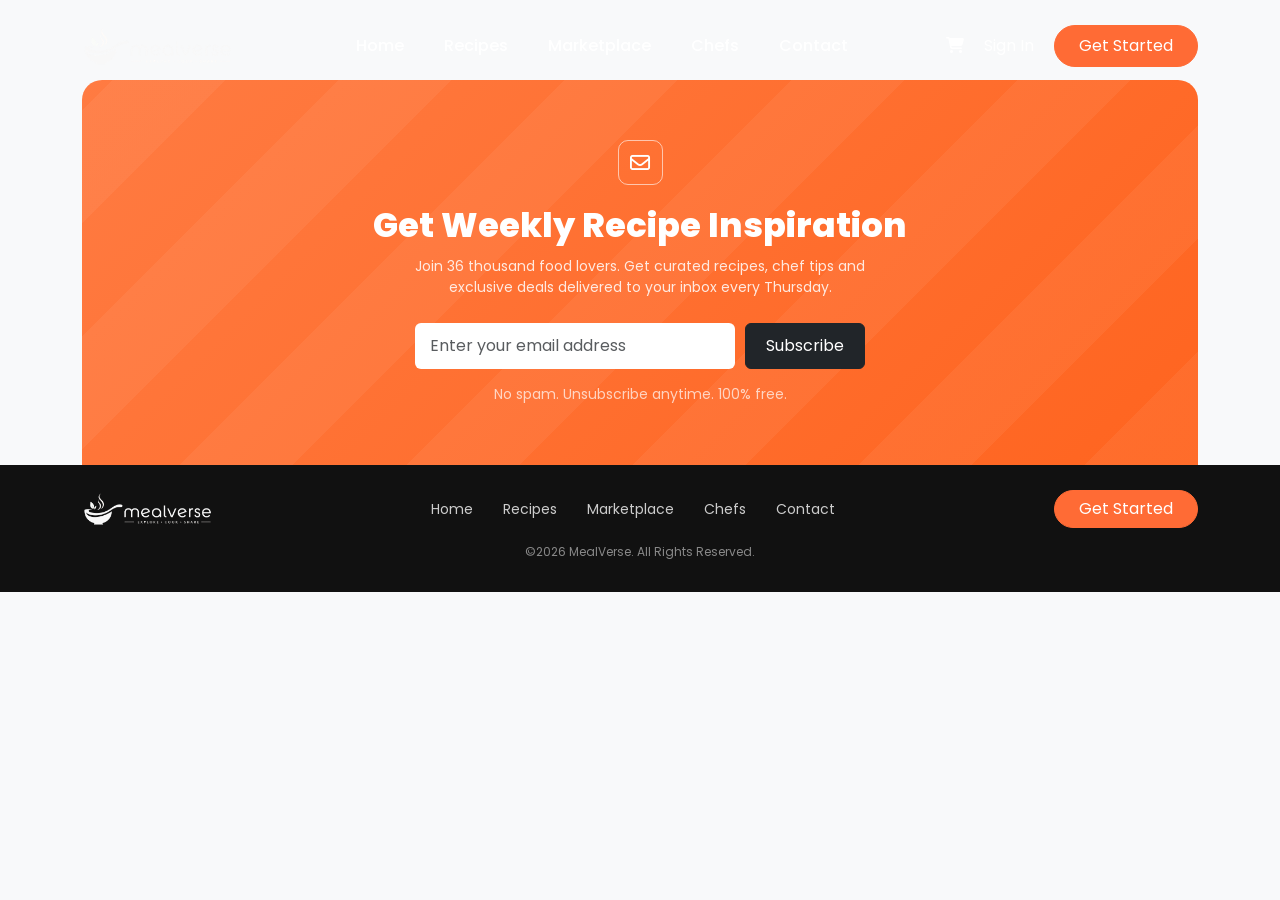
==== addrecipe.html @ c8c3d7ad "Created base for Add recipe page" ====
<!DOCTYPE html>

<html>

    <head>

        <meta charset="utf-8">
        <meta content="width=device-width, initial-scale=1.0" name="viewport">

        <link href="https://fonts.googleapis.com/css2?family=Poppins:wght@400;500;600;700;800;900&display=swap" rel="stylesheet">
        <link href="https://cdn.jsdelivr.net/npm/bootstrap@5.3.8/dist/css/bootstrap.min.css" rel="stylesheet" integrity="sha384-sRIl4kxILFvY47J16cr9ZwB07vP4J8+LH7qKQnuqkuIAvNWLzeN8tE5YBujZqJLB" crossorigin="anonymous">
        <link rel="stylesheet" href="https://cdnjs.cloudflare.com/ajax/libs/font-awesome/6.4.0/css/all.min.css">
        <link rel="stylesheet" href="css/style.css">
        <link rel="stylesheet" href="css/responsive.css">
        
        <title>MealVerse</title>

    </head>


    <body>

        <!--navigation bar-->
        <div id="navbar-placeholder"></div>



























        
        <!-- Footer Section -->
        <div id="footer-placeholder"></div>
        
       <!-- Bootstrap JS library-->
    <script src="https://cdn.jsdelivr.net/npm/bootstrap@5.3.8/dist/js/bootstrap.bundle.min.js" integrity="sha384-FKyoEForCGlyvwx9Hj09JcYn3nv7wiPVlz7YYwJrWVcXK/BmnVDxM+D2scQbITxI" crossorigin="anonymous"></script>
    <script src="js/nav.js"></script>
    <script src="js/footer.js"></script>
    </body>

</html>
---- css/style.css ----
:root {
            --bs-primary: #FF6B35;
            --bs-primary-rgb: 255, 107, 53;
            --dark-bg: #1A1A1A;
            --darker-bg: #0F0F0F;
        }
        
        .navbar{
          position:absolute;
          background: transparent;
          top:0;
          left: 0;
          width: 100%;
          padding: 20px 0;
          z-index: 1000;
        }

        .navbar .container {
          align-items: center;
          gap: 1rem;
        }

        .logo{
          width: 150px;
          height: auto;
          margin-right: 10px;
        }

        .navbar-brand{
          color: #fff;
        }

        .navbar-toggler {
          border: 0;
          padding: 0.35rem;
          margin-left: auto;
        }

        .navbar-toggler:focus {
          box-shadow: none;
        }

        .navbar-toggler-icon {
          background-image: url("data:image/svg+xml,%3csvg xmlns='http://www.w3.org/2000/svg' viewBox='0 0 30 30'%3e%3cpath stroke='rgba(255,255,255,1)' stroke-linecap='round' stroke-miterlimit='10' stroke-width='2' d='M4 7h22M4 15h22M4 23h22'/%3e%3c/svg%3e");
          width: 1.4rem;
          height: 1.4rem;
        }

        .navbar-collapse {
          justify-content: center;
        }

        .navbar-nav {
          gap: 0.5rem 1.5rem;
        }

        .nav-buttons{
          display:flex;
          align-items:center;
          gap:20px;
          margin-left: auto;
        }

        .nav-buttons a {
          color: white;
          text-decoration: none;
        }

        .mobile-nav-actions {
          display: none;
        }

        .nav-link{
          color: white !important;
          font-weight: 500;
        }

        .nav-link:hover {
          color: var(--bs-primary) !important;
        }

   








    body {
      font-family: 'Poppins', sans-serif;
      background-color: #f8f9fa;
      color: #212529;
      margin: 0;
      padding: 0;
    }

    .text-primary { color: var(--bs-primary) !important; }
    .bg-primary { background-color: var(--bs-primary) !important; }
    
    .btn-primary { 
      background-color: var(--bs-primary); 
      border-color: var(--bs-primary); 
    }
    
    .btn-primary:hover {
      background-color: #e55a2b;
      border-color: #e55a2b;
    }

    /* Hero Section */
    .hero-bg {
      background: url('images/background.jpg');
      background-size: cover;
      background-position: center;
      background-attachment: fixed;
      min-height: 850px;
      display: flex;
      align-items: center;
      padding: 80px 40px 60px;
      position: relative;
      overflow: hidden;
    }

    .hero-bg::before {
      content: '';
      position: absolute;
      inset: -50% -20% auto auto;
      width: 800px;
      height: 800px;
      background: radial-gradient(circle, rgba(255, 107, 53, 0.08) 0%, transparent 70%);
      border-radius: 50%;
      z-index: 0;
    }

    .hero-bg .container-fluid {
      position: relative;
      z-index: 1;
    }

    .hero-content {
      display: flex;
      align-items: center;
      gap: 60px;
      max-width: 1400px;
      margin: 0 auto;
    }

    .hero-text {
      flex: 1;
      color: white;
      min-width: 500px;
    }

    .hero-title {
      font-size: 3.5rem;
      font-weight: 900;
      line-height: 1.2;
      margin-bottom: 30px;
      letter-spacing: -1px;
    }

    .hero-subtitle {
      font-size: 1rem;
      line-height: 1.6;
      margin-bottom: 40px;
      color: rgba(255, 255, 255, 0.85);
      max-width: 500px;
    }

    /* Search Bar */
    .search-wrapper {
      display: flex;
      gap: 0;
      align-items: center;
      background: white;
      border-radius: 30px;
      padding: 8px;
      box-shadow: 0 10px 30px rgba(0, 0, 0, 0.3);
      max-width: 650px;
      margin-bottom: 35px;
    }

    .search-dropdown {
      border: none;
      border-right: 1px solid #e0e0e0;
      border-radius: 25px 0 0 25px;
      padding: 12px 12px;
      max-width: 100px;
      font-weight: 500;
      background-color: white;
      color: #333;
    }

    .search-dropdown:focus {
      outline: none;
      box-shadow: none;
      border-right: 1px solid #e0e0e0;
    }

    .search-input {
      flex: 1;
      border: none;
      padding: 12px 20px;
      background: transparent;
      color: #333;
    }

    .search-input::placeholder { color: #999; }
    .search-input:focus { outline: none; }

    .search-btn {
      border: none;
      border-radius: 0 25px 25px 0;
      padding: 12px 30px;
      background-color: var(--bs-primary);
      color: white;
      font-weight: 600;
      cursor: pointer;
      display: flex;
      align-items: center;
      gap: 8px;
      white-space: nowrap;
    }

    .search-btn:hover { background-color: #e55a2b; }



    /* Hero Benefits */

    .hero-benefits span {
      display: flex;
      align-items: center;
      gap: 8px;
      color: rgba(255, 255, 255, 0.8);
    }


    /* Featured Card */
    .featured-card {
      flex-shrink: 0;
      width: 320px;
      background: white;
      border-radius: 20px;
      overflow: hidden;
      box-shadow: 0 20px 50px rgba(0, 0, 0, 0.4);
      transition: all 0.3s ease;
    }

    .featured-card:hover {
      transform: translateY(-10px);
      box-shadow: 0 30px 60px rgba(0, 0, 0, 0.5);
    }

    .featured-card .card-img-top {
      height: 200px;
      object-fit: cover;
      transition: transform 0.3s ease;
    }

    .featured-card:hover .card-img-top { transform: scale(1.05); }

    .featured-card .card-body {
      padding: 20px;
    }

    .featured-card .badge {
      font-size: 0.7rem;
      letter-spacing: 0.5px;
      padding: 5px 10px;
    }

    .featured-card .card-title {
      font-size: 1.1rem;
      color: #1a1a1a;
      margin-bottom: 15px;
      line-height: 1.4;
    }

    .featured-card .card-footer {
      display: flex;
      justify-content: space-between;
      align-items: center;
      padding-top: 15px;
      border-top: 1px solid #e0e0e0;
      background: transparent;
      padding-left: 0;
      padding-right: 0;
    }





    .stats-section {
      display: flex;
      flex-wrap: wrap;
      gap: 50px;
      justify-content: center;
      margin-top: 30px;
      margin-bottom: 30px;
    }

    .stat-card{
      display:flex;
      align-items:center;
      gap:15px;

      background:#fff;
      padding:18px 22px;

      border-radius:16px;
      box-shadow:0 5px 18px rgba(0,0,0,.08);

      width:250px;
    }

    .stat-icon{
      width:42px;
      height:42px;

      display:flex;
      align-items:center;
      justify-content:center;

      border:1px solid #e8e8e8;
      border-radius:12px;

      color:#FF6B35;
      font-size:18px;

      flex-shrink:0;
      overflow: hidden;
    }

    /* added icons for stats section */
    .stat-icon img,
    .stat-icon svg {
      width: 24px;
      height: 24px;
      display: block;
      object-fit: contain;
    }

    .stat-icon svg {
      fill: currentColor;
    }

    .stat-content h3{
      margin:0;
      font-size:30px;
      font-weight:800;
      line-height:1;
      color:#111;
    }

   .stat-content p{
      margin-top:4px;
      margin-bottom:0;

      font-size:14px;
      color:#777;
      font-weight:500;
    }

    .featured-section{
      padding: 80px 0;
      background-color: #f8f9fa;
    }

    .section-header {
      display: flex;
      justify-content: space-between;
      align-items: center;
      margin-bottom: 50px;
    }

    .section-label {
      color: var(--bs-primary);
      font-weight: 600;
      font-size: 14px;
      margin: 0 0 8px 0;
      text-transform: uppercase;
      letter-spacing: 1px;
    }

    .section-header h2 {
      margin: 0;
      font-size: 40px;
      font-weight: 900;
      color: #111;
    }

    .view-more {
      color: var(--bs-primary);
      text-decoration: none;
      font-weight: 600;
      font-size: 16px;
      display: flex;
      align-items: center;
      gap: 8px;
      transition: gap 0.3s ease;
    }

    .view-more:hover {
      gap: 12px;
    }

    .recipe-grid {
      display: grid;
      grid-template-columns: repeat(3, 1fr);
      gap: 30px;
    }

    .recipe-card {
      background: white;
      border-radius: 16px;
      overflow: hidden;
      box-shadow: 0 5px 18px rgba(0, 0, 0, 0.08);
      transition: transform 0.3s ease, box-shadow 0.3s ease;
    }

    .recipe-card:hover {
      transform: translateY(-5px);
      box-shadow: 0 10px 30px rgba(0, 0, 0, 0.12);
    }

    .recipe-image {
      position: relative;
      width: 100%;
      height: 200px;
      overflow: hidden;
    }

    .recipe-image img {
      width: 100%;
      height: 100%;
      object-fit: cover;
    }

    .recipe-badge {
      position: absolute;
      top: 12px;
      left: 12px;
      background-color: var(--bs-primary);
      color: white;
      padding: 6px 12px;
      border-radius: 6px;
      font-weight: 600;
      font-size: 12px;
    }


    /*recipe container special recipe bacgroudn colour*/
    .recipe-badge.special {
      background-color: #28a745;
    }

    .free-badge {
      position: absolute;
      top: 12px;
      right: 50px;
      background-color: #28a745;
      color: white;
      padding: 6px 12px;
      border-radius: 6px;
      font-weight: 600;
      font-size: 12px;
    }

    .wishlist-btn {
      position: absolute;
      top: 12px;
      right: 12px;
      background: white;
      border: none;
      width: 36px;
      height: 36px;
      border-radius: 50%;
      display: flex;
      align-items: center;
      justify-content: center;
      cursor: pointer;
      color: #999;
      font-size: 16px;
      transition: all 0.3s ease;
    }

    .wishlist-btn:hover {
      background-color: var(--bs-primary);
      color: white;
    }

    .recipe-info {
      padding: 20px;
    }

    .recipe-info h3 {
      margin: 0 0 8px 0;
      font-size: 16px;
      font-weight: 700;
      color: #111;
      line-height: 1.4;
    }

    .recipe-author {
      margin: 0 0 12px 0;
      font-size: 13px;
      color: #777;
      font-weight: 500;
    }

    .recipe-meta {
      display: flex;
      gap: 15px;
      font-size: 13px;
      color: #888;
      margin-bottom: 16px;
    }

    .recipe-meta span {
      display: flex;
      align-items: center;
      gap: 4px;
    }

    .recipe-meta i {
      color: var(--bs-primary);
      font-size: 12px;
    }

    .recipe-info .btn-primary {
      width: 100%;
      font-weight: 600;
      padding: 8px 12px;
    }

  
      .popular-section{
      padding: 80px 0;
      background-color: white ;
    }


    .category-grid {
      display: grid;
      grid-template-columns: repeat(4, 1fr);
      gap: 25px;
    }

    .category-card {
      background: #f8f9fa;
      border-radius: 16px;
      padding: 40px 20px;
      text-align: center;
      transition: all 0.3s ease;
      cursor: pointer;
    }

    .category-card:hover {
      background: #eef0f4;
      transform: translateY(-5px);
    }

    .category-card img {
      width: 60px;
      height: 60px;
      margin-bottom: 16px;
      object-fit: contain;
    }

    .category-card h3 {
      margin: 0 0 8px 0;
      font-size: 18px;
      font-weight: 700;
      color: #111;
    }

    .category-card p {
      margin: 0;
      font-size: 14px;
      font-weight: 600;
      color: var(--bs-primary);
    }


    .trending-section{
      padding: 80px 0;
      background-color: #f8f9fa;
    }

 
    .premium-badge {
    position: absolute;
    top: 12px;
    right: 50px;
    background-color: #fffb00;
    color: rgb(12, 12, 12);
    padding: 6px 12px;
    border-radius: 6px;
    font-weight: 600;
    font-size: 12px;
    }

    .recipe-link {
    text-decoration: none;
    color: inherit;
    display: block;
    }

    .recipe-link:hover {
    text-decoration: none;
    color: inherit;
    }



.contact-hero {
  background: linear-gradient(rgba(15, 15, 15, 0.85), rgba(15, 15, 15, 0.85)), url('images/background.jpg');
  background-size: cover;
  background-position: center;
  padding: 140px 20px 60px;
}

.contact-hero h1 {
  font-size: 3rem;
}

.contact-hero p {
  color: rgba(255, 255, 255, 0.8);
  max-width: 600px;
  margin: 0 auto;
}

.contact-info-wrapper {
  background-color: var(--dark-bg);
  box-shadow: 0 10px 30px rgba(0, 0, 0, 0.15);
}

.info-icon {
  width: 45px;
  height: 45px;
  background-color: rgba(255, 107, 53, 0.15);
  color: var(--bs-primary);
  display: flex;
  align-items: center;
  justify-content: center;
  border-radius: 12px;
  font-size: 18px;
}

.social-btn {
  display: inline-flex;
  align-items: center;
  justify-content: center;
  width: 38px;
  height: 38px;
  background-color: rgba(255, 255, 255, 0.1);
  color: #fff;
  border-radius: 50%;
  margin-right: 8px;
  text-decoration: none;
  transition: all 0.3s ease;
}

.social-btn:hover {
  background-color: var(--bs-primary);
  color: #fff;
  transform: translateY(-3px);
}

.contact-form-card {
  border: 1px solid #eee;
}

.custom-input {
  padding: 12px 16px;
  border-radius: 10px;
  border: 1px solid #e0e0e0;
  background-color: #f8f9fa;
}

.custom-input:focus {
  border-color: var(--bs-primary);
  box-shadow: 0 0 0 0.25rem rgba(255, 107, 53, 0.15);
  background-color: #fff;
}



.contact-hero {
  background: linear-gradient(rgba(15, 15, 15, 0.85), rgba(15, 15, 15, 0.85)), url('images/background.jpg');
  background-size: cover;
  background-position: center;
  padding: 140px 20px 60px;
}

.contact-hero h1 {
  font-size: 3rem;
}

.contact-hero p {
  color: rgba(255, 255, 255, 0.8);
  max-width: 600px;
  margin: 0 auto;
}

.contact-info-wrapper {
  background-color: var(--dark-bg);
  box-shadow: 0 10px 30px rgba(0, 0, 0, 0.15);
}

.info-icon {
  width: 45px;
  height: 45px;
  background-color: rgba(255, 107, 53, 0.15);
  color: var(--bs-primary);
  display: flex;
  align-items: center;
  justify-content: center;
  border-radius: 12px;
  font-size: 18px;
}

.social-btn {
  display: inline-flex;
  align-items: center;
  justify-content: center;
  width: 38px;
  height: 38px;
  background-color: rgba(255, 255, 255, 0.1);
  color: #fff;
  border-radius: 50%;
  margin-right: 8px;
  text-decoration: none;
  transition: all 0.3s ease;
}

.social-btn:hover {
  background-color: var(--bs-primary);
  color: #fff;
  transform: translateY(-3px);
}

.contact-form-card {
  border: 1px solid #eee;
}

.custom-input {
  padding: 12px 16px;
  border-radius: 10px;
  border: 1px solid #e0e0e0;
  background-color: #f8f9fa;
}

.custom-input:focus {
  border-color: var(--bs-primary);
  box-shadow: 0 0 0 0.25rem rgba(255, 107, 53, 0.15);
  background-color: #fff;
}


.topchef-section {
  display: flex;
  flex-wrap: wrap;
  gap: 50px;
  justify-content: center;
  margin-top: 30px;
  margin-bottom: 30px;
}


/*topchef section*/

.topchef-section {
    padding: 80px 0;
    background: #fff;
}

.chef-nav {
    display: flex;
    gap: 12px;
}

.chef-nav-btn {
    width: 40px;
    height: 40px;
    border: 1px solid #ddd;
    border-radius: 50%;
    background: #fff;
    display: flex;
    align-items: center;
    justify-content: center;
    transition: all .3s ease;
}

.chef-nav-btn:hover {
    background: var(--bs-primary);
    border-color: var(--bs-primary);
    color: #fff;
}

.chef-card {
    background: #fff;
    border-radius: 16px;
    padding: 30px 20px;
    text-align: center;
    box-shadow: 0 5px 18px rgba(0,0,0,.08);
    transition: all .3s ease;
}

.chef-card:hover {
    transform: translateY(-5px);
    box-shadow: 0 10px 30px rgba(0,0,0,.12);
}

.chef-image {
    width: 100px;
    height: 100px;
    margin: 0 auto 20px;
    position: relative;
}

.chef-image img {
    width: 100%;
    height: 100%;
    border-radius: 50%;
    object-fit: cover;
}

.verified {
    position: absolute;
    right: 0;
    bottom: 0;
    width: 24px;
    height: 24px;
    background: #28a745;
    color: #fff;
    border: 2px solid #fff;
    border-radius: 50%;
    display: flex;
    align-items: center;
    justify-content: center;
    font-size: 10px;
}

.chef-card h5 {
    margin-bottom: 6px;
    font-weight: 700;
    color: #111;
}

.chef-speciality {
    margin-bottom: 15px;
    color: #777;
    font-size: 14px;
}

.chef-rating {
    margin-bottom: 20px;
    color: #ffc107;
    font-size: 14px;
}

.chef-rating span {
    margin-left: 6px;
    color: #111;
    font-weight: 600;
}

.chef-stats {
    display: flex;
    justify-content: space-around;
    margin-bottom: 20px;
}

.chef-stats strong {
    display: block;
    font-size: 22px;
    font-weight: 800;
    color: #111;
}

.chef-stats small {
    display: block;
    margin-top: 4px;
    font-size: 11px;
    text-transform: uppercase;
    letter-spacing: 1px;
    color: #777;
}


/*testimonial section*/

.testimonial-section{
    padding:80px 0;
    background:#f8f9fa;
}

.section-center{
    justify-content:center;
    text-align:center;
}

.testimonial-card{
    background:#fff;
    padding:30px;
    border-radius:16px;
    box-shadow:0 5px 18px rgba(0,0,0,.08);
    transition:.3s;
    height:100%;
}

.testimonial-card:hover{
    transform:translateY(-5px);
    box-shadow:0 10px 30px rgba(0,0,0,.12);
}

.quote-icon{
    font-size:42px;
    color:var(--bs-primary);
    opacity:.2;
    margin-bottom:20px;
}

.testimonial-text{
    color:#666;
    line-height:1.8;
    margin-bottom:30px;
}

.testimonial-text a{
    color:var(--bs-primary);
    font-weight:600;
    text-decoration:none;
}

.testimonial-user{
    display:flex;
    align-items:center;
    gap:15px;
}

.testimonial-user img{
    width:50px;
    height:50px;
    border-radius:50%;
    object-fit:cover;
}

.testimonial-info{
    flex:1;
}

.testimonial-info h6{
    margin:0;
    font-weight:700;
    color:#111;
}

.testimonial-info p{
    margin:2px 0 0;
    color:#777;
    font-size:14px;
}

.testimonial-rating{
    color:#ffc107;
    font-size:14px;
}

.testimonial-nav{
    display:flex;
    justify-content:center;
    gap:15px;
    margin-top:40px;
}


/*newsletter section*/

.newsletter-section{
    margin-top:80px;
}

.newsletter-box{
    background:linear-gradient(135deg,#ff7b42,#ff641f);
    border-radius:20px 20px 0 0;
    text-align:center;
    padding:60px 30px;
    color:#fff;
    position:relative;
    overflow:hidden;
}

.newsletter-box::before{
    content:"";
    position:absolute;
    inset:0;
    background:
    repeating-linear-gradient(
        -45deg,
        rgba(255,255,255,.05) 0,
        rgba(255,255,255,.05) 80px,
        transparent 80px,
        transparent 160px
    );
}

.newsletter-box>*{
    position:relative;
    z-index:2;
}

.newsletter-icon{
    width:45px;
    height:45px;
    margin:auto;
    margin-bottom:20px;
    border:1px solid rgba(255,255,255,.6);
    border-radius:10px;
    display:flex;
    align-items:center;
    justify-content:center;
    font-size:20px;
}

.newsletter-box h2{
    font-size:34px;
    font-weight:800;
    margin-bottom:10px;
}

.newsletter-box p{
    max-width:500px;
    margin:0 auto 25px;
    opacity:.85;
    font-size:14px;
}

.newsletter-form{
    display:flex;
    justify-content:center;
    gap:10px;
    max-width:450px;
    margin:auto;
}

.newsletter-form input{
    border:none;
    border-radius:6px;
    padding:10px 15px;
}

.newsletter-form button{
    padding:10px 20px;
    border-radius:6px;
}

.newsletter-box small{
    display:block;
    margin-top:15px;
    opacity:.7;
}

/*footer section*/

.footer{
    background:#111;
    color:#fff;
    padding:25px 0 15px;
}

.footer-content{
    display:flex;
    align-items:center;
    justify-content:space-between;
}

.footer-logo{
    width:130px;
}

.footer-nav{
    list-style:none;
    display:flex;
    gap:30px;
    padding:0;
    margin:0;
}

.footer-nav a{
    color:#ccc;
    text-decoration:none;
    font-size:14px;
}

.footer-nav a:hover{
    color:var(--bs-primary);
}

.footer-copy{
    margin-top:15px;
    text-align:center;
    color:#888;
    font-size:12px;
}
---- css/responsive.css ----
/*navbar section*/

@media (max-width: 991px) {

    .navbar .container {
        flex-wrap: wrap;
    }

    .navbar-collapse {
        width: 100%;
        margin-top: 16px;
        padding: 16px 20px;
        background: rgba(0, 0, 0, .9);
        border-radius: 12px;
    }

    .navbar-nav {
        display: flex;
        flex-direction: column;
        gap: .25rem;
        text-align: center;
    }

    .nav-link {
        padding: 10px 0;
    }

    .desktop-nav-actions {
        display: none;
    }

    .mobile-nav-actions {
        display: flex;
        flex-direction: column;
        align-items: center;
        gap: 12px;
        width: 100%;
        margin-top: 16px;
    }

    .mobile-nav-actions .btn {
        width: 100%;
    }

}

@media (max-width: 576px) {

    .logo {
        width: 120px;
    }

    .navbar-toggler {
        margin-left: auto;
    }

}




/*hero section*/

@media (max-width: 1200px) {

    .hero-content {
        gap: 40px;
    }

    .hero-text {
        min-width: auto;
    }

    .hero-title {
        font-size: 2.8rem;
    }

    .featured-card {
        width: 280px;
    }

}

@media (max-width: 992px) {

    .hero-bg {
        padding: 60px 20px 40px;
    }

    .hero-content {
        flex-direction: column;
        gap: 50px;
    }

    .hero-text {
        width: 100%;
        min-width: auto;
        text-align: center;
    }

    .hero-title {
        font-size: 2.5rem;
    }

    .search-wrapper {
        max-width: 100%;
        padding: 6px;
    }

    .search-dropdown {
        max-width: 90px;
        padding: 12px 10px;
    }

    .search-input {
        padding: 12px 15px;
    }

    .search-btn {
        padding: 12px 20px;
    }

    .hero-benefits {
        justify-content: center;
    }

    .featured-card {
        width: 100%;
        max-width: 350px;
    }

}

@media (max-width: 768px) {

    .search-wrapper {
        display: flex;
        flex-direction: row;
        gap: 0;
        padding: 6px;
        border-radius: 15px;
    }

    .search-dropdown {
        max-width: 80px;
        padding: 10px 8px;
        font-size: 13px;
        border-right: 1px solid #e0e0e0;
        border-bottom: none;
        border-radius: 12px 0 0 12px;
    }

    .search-input {
        padding: 10px 12px;
        font-size: 14px;
    }

    .search-btn {
        width: auto;
        padding: 10px 16px;
        font-size: 14px;
        border-radius: 0 12px 12px 0;
    }

}

@media (max-width: 576px) {

    .hero-bg {
        min-height: auto;
        padding: 40px 15px 30px;
    }

    .hero-title {
        font-size: 1.8rem;
    }

    .hero-subtitle {
        font-size: .9rem;
    }

    .search-wrapper {
        flex-direction: column;
        padding: 4px;
        border-radius: 12px;
    }

    .search-dropdown {
        max-width: 100%;
        padding: 9px 10px;
        font-size: 13px;
        border-right: none;
        border-bottom: 1px solid #e0e0e0;
        border-radius: 10px 10px 0 0;
    }

    .search-input {
        padding: 9px 10px;
        font-size: 13px;
    }

    .search-btn {
        width: 100%;
        justify-content: center;
        padding: 9px 10px;
        font-size: 13px;
        border-radius: 0 0 10px 10px;
    }

    .hero-benefits {
        flex-direction: column;
        gap: 15px;
    }

    .featured-card {
        max-width: 100%;
    }

}




/*featured recipes section*/

@media (max-width: 1024px) {

    .recipe-grid {
        grid-template-columns: repeat(2, 1fr);
        gap: 25px;
    }

    .section-header h2 {
        font-size: 32px;
    }

}

@media (max-width: 576px) {

    .featured-section {
        padding: 50px 0;
    }

    .section-header {
        flex-direction: column;
        align-items: flex-start;
        gap: 15px;
        margin-bottom: 30px;
    }

    .recipe-grid {
        grid-template-columns: 1fr;
        gap: 20px;
    }

    .section-header h2 {
        font-size: 28px;
    }

    .view-more {
        margin-top: 12px;
        font-size: 14px;
    }

    .recipe-image {
        height: 160px;
    }

    .recipe-info {
        padding: 16px;
    }

    .recipe-info h3 {
        font-size: 14px;
    }

    .recipe-meta {
        gap: 10px;
        margin-bottom: 12px;
        font-size: 12px;
    }

}




/* popular categories section */

@media (max-width: 991px) {

    .category-grid {
        grid-template-columns: repeat(2, 1fr);
        gap: 20px;
    }

    .category-card {
        padding: 28px 16px;
    }

}

@media (max-width: 576px) {

    .popular-section {
        padding: 60px 0;
    }

    .category-grid {
        grid-template-columns: 1fr;
        gap: 16px;
    }

    .category-card {
        padding: 22px 14px;
    }

    .category-card img {
        width: 48px;
        height: 48px;
        margin-bottom: 12px;
    }

    .category-card h3 {
        font-size: 15px;
    }

    .category-card p {
        font-size: 13px;
    }

}




/*trending section*/

@media (max-width: 576px) {

    .trending-section {
        padding: 50px 0;
    }

}




/* topchef section */

@media (max-width: 991px) {

    .topchef-section {
        padding: 60px 0;
    }

    .chef-card {
        padding: 25px 18px;
    }

    .chef-image {
        width: 90px;
        height: 90px;
    }

    .chef-stats strong {
        font-size: 20px;
    }

}

@media (max-width: 576px) {

    .topchef-section {
        padding: 50px 0;
    }

    .chef-nav {
        width: 100%;
        justify-content: flex-end;
    }

    .chef-card {
        padding: 22px 16px;
    }

    .chef-image {
        width: 80px;
        height: 80px;
        margin-bottom: 16px;
    }

    .chef-card h5 {
        font-size: 18px;
    }

    .chef-speciality {
        font-size: 13px;
    }

    .chef-rating {
        margin-bottom: 16px;
        font-size: 13px;
    }

    .chef-stats {
        margin-bottom: 18px;
    }

    .chef-stats strong {
        font-size: 18px;
    }

    .chef-stats small {
        font-size: 10px;
    }

    .chef-card .btn {
        padding: 10px;
        font-size: 14px;
    }

}


/*testimonial section*/

@media (max-width:991px){

    .testimonial-section{
        padding:60px 0;
    }

    .testimonial-card{
        padding:25px;
    }

}

@media (max-width:576px){

    .testimonial-section{
        padding:50px 0;
    }

    .testimonial-card{
        padding:20px;
    }

    .quote-icon{
        font-size:32px;
    }

    .testimonial-user{
        gap:12px;
    }

    .testimonial-user img{
        width:45px;
        height:45px;
    }

    .testimonial-info h6{
        font-size:15px;
    }

    .testimonial-info p{
        font-size:13px;
    }

    .testimonial-rating{
        font-size:12px;
    }

}


/* Newsletter */

@media(max-width:768px){

    .newsletter-box{
        padding:45px 20px;
    }

    .newsletter-box h2{
        font-size:28px;
    }

    .newsletter-form{
        flex-direction:column;
    }

    .newsletter-form button{
        width:100%;
    }

}

/* Footer */

@media(max-width:768px){

    .footer-content{
        flex-direction:column;
        gap:20px;
    }

    .footer-nav{
        flex-wrap:wrap;
        justify-content:center;
        gap:18px;
    }

}

@media(max-width:576px){

    .footer-logo{
        width:110px;
    }

    .footer-nav{
        flex-direction:column;
        align-items:center;
    }

}
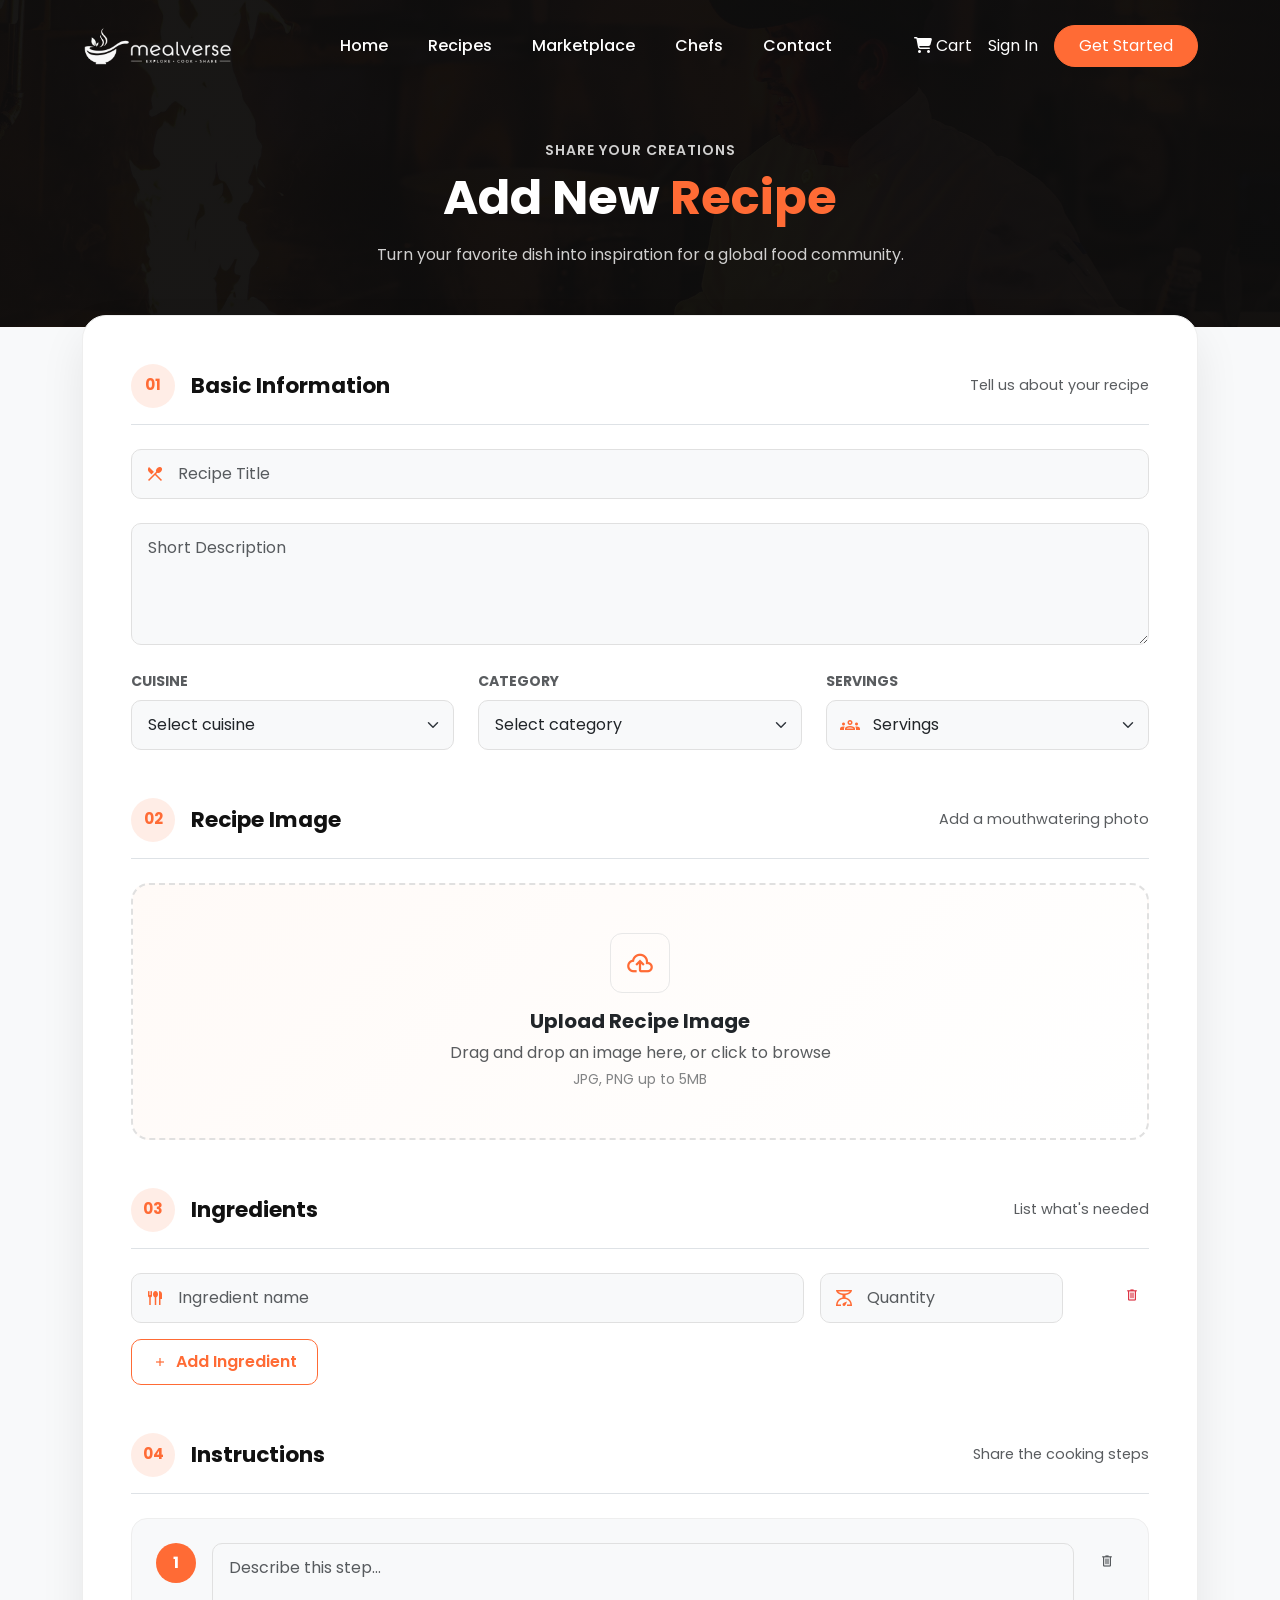
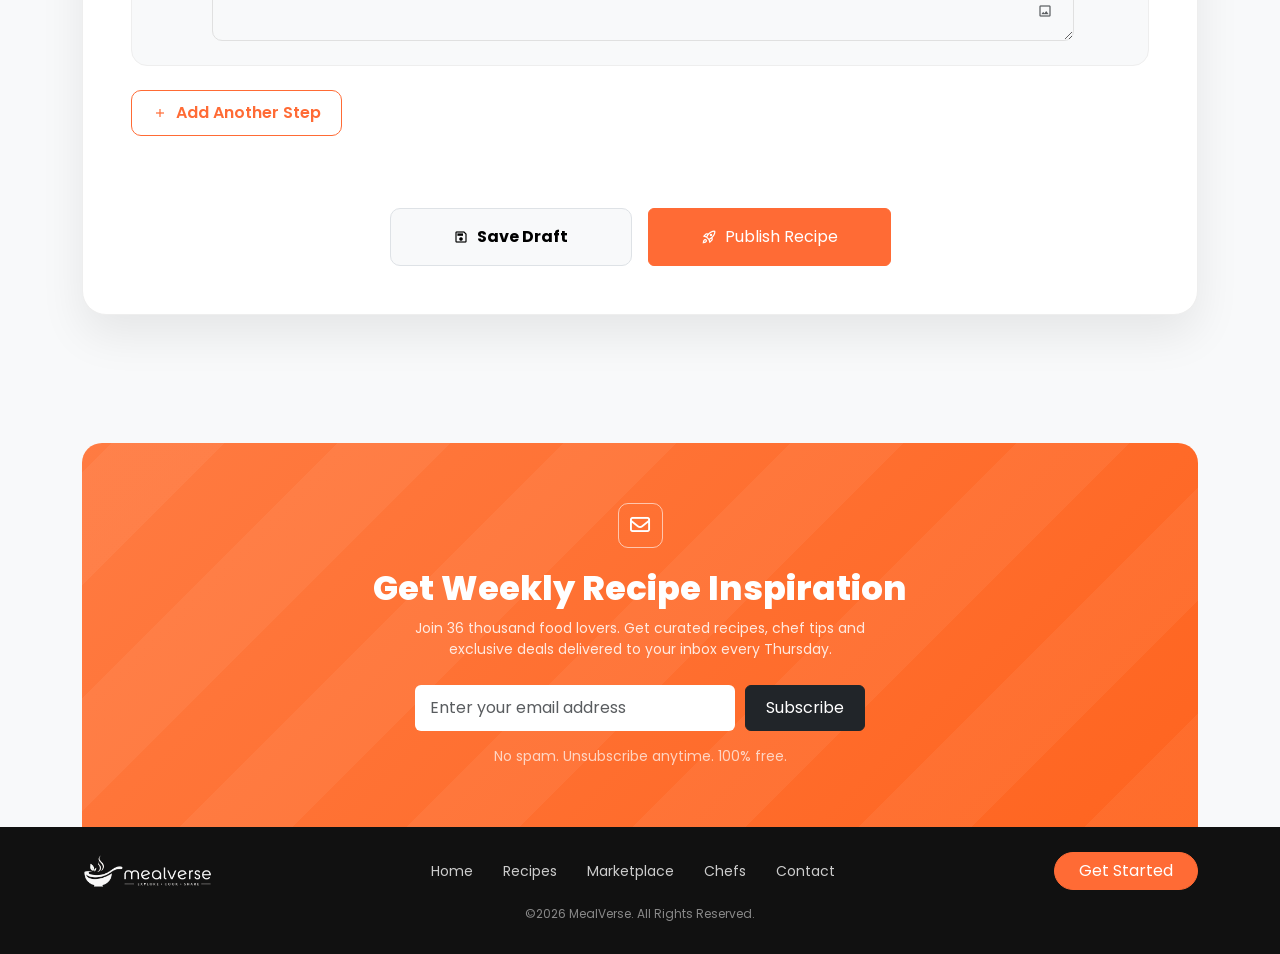
==== commit d942fb77: "Added add recipe page and clear bugs in css" ====
--- a/addrecipe.html
+++ b/addrecipe.html
@@ -10,6 +10,7 @@
         <link href="https://fonts.googleapis.com/css2?family=Poppins:wght@400;500;600;700;800;900&display=swap" rel="stylesheet">
         <link href="https://cdn.jsdelivr.net/npm/bootstrap@5.3.8/dist/css/bootstrap.min.css" rel="stylesheet" integrity="sha384-sRIl4kxILFvY47J16cr9ZwB07vP4J8+LH7qKQnuqkuIAvNWLzeN8tE5YBujZqJLB" crossorigin="anonymous">
         <link rel="stylesheet" href="https://cdnjs.cloudflare.com/ajax/libs/font-awesome/6.4.0/css/all.min.css">
+        <link rel="stylesheet" href="https://fonts.googleapis.com/css2?family=Material+Symbols+Outlined:opsz,wght,FILL,GRAD@20..48,100..700,0..1,-50..200&display=swap">
         <link rel="stylesheet" href="css/style.css">
         <link rel="stylesheet" href="css/responsive.css">
         
@@ -17,46 +18,192 @@
 
     </head>
 
-
-    <body>
-
+    <body class="page-add-recipe">
         <!--navigation bar-->
         <div id="navbar-placeholder"></div>
 
-
-
-
-
-
-
-
-
-
-
-
-
-
-
-
-
-
-
-
-
-
-
-
-
-
-
-        
+        <!-- Hero Section-->
+        <header class="contact-hero text-center text-white">
+            <div class="container">
+                <p class="section-label mb-2">Share Your Creations</p>
+                <h1 class="fw-bold mb-3">Add New <span class="text-primary">Recipe</span></h1>
+                <p class="mb-0">Turn your favorite dish into inspiration for a global food community.</p>
+            </div>
+        </header>
+
+            <!-- Main Form -->
+        <div class="container py-5 add-recipe-shell">
+            <div class="recipe-form-card p-4 p-md-5">
+                <form id="recipeForm">
+
+                    <section class="mb-5">
+                        <div class="section-header pb-3 border-bottom mb-4">
+                            <div class="d-flex align-items-center gap-3">
+                                <div class="section-number">01</div>
+                                <h2>Basic Information</h2>
+                            </div>
+                            <span class="text-muted small d-none d-sm-block">Tell us about your recipe</span>
+                        </div>
+
+                        <div class="row g-4">
+                            <div class="col-12">
+                                <div class="input-icon-group">
+                                    <span class="material-symbols-outlined input-icon">restaurant_menu</span>
+                                    <input class="form-control custom-input icon-padded" placeholder="Recipe Title" type="text"/>
+                                </div>
+                            </div>
+                            <div class="col-12 position-relative">
+                                <textarea class="form-control custom-input" placeholder="Short Description" rows="4"></textarea>
+                            </div>
+                            <div class="col-md-4">
+                                <label class="form-label fw-bold small text-muted text-uppercase mb-2">Cuisine</label>
+                                <select class="form-select custom-input">
+                                    <option selected>Select cuisine</option>
+                                    <option>Italian</option>
+                                    <option>Mexican</option>
+                                    <option>Asian</option>
+                                    <option>French</option>
+                                </select>
+                            </div>
+                            <div class="col-md-4">
+                                <label class="form-label fw-bold small text-muted text-uppercase mb-2">Category</label>
+                                <select class="form-select custom-input">
+                                    <option selected>Select category</option>
+                                    <option>Main Course</option>
+                                    <option>Dessert</option>
+                                    <option>Appetizer</option>
+                                    <option>Breakfast</option>
+                                </select>
+                            </div>
+                            <div class="col-md-4">
+                                <label class="form-label fw-bold small text-muted text-uppercase mb-2">Servings</label>
+                                <div class="input-icon-group">
+                                    <span class="material-symbols-outlined input-icon">groups</span>
+                                    <select class="form-select custom-input icon-padded">
+                                        <option selected>Servings</option>
+                                        <option>1-2 Persons</option>
+                                        <option>3-4 Persons</option>
+                                        <option>5+ Persons</option>
+                                    </select>
+                                </div>
+                            </div>
+                        </div>
+                    </section>
+
+
+                    <section class="mb-5">
+                        <div class="section-header pb-3 border-bottom mb-4">
+                            <div class="d-flex align-items-center gap-3">
+                                <div class="section-number">02</div>
+                                <h2>Recipe Image</h2>
+                            </div>
+                            <span class="text-muted small d-none d-sm-block">Add a mouthwatering photo</span>
+                        </div>
+                        <div class="upload-zone text-center p-5">
+                            <div class="stat-icon mx-auto mb-3" style="width: 60px; height: 60px; font-size: 28px;">
+                                <span class="material-symbols-outlined">cloud_upload</span>
+                            </div>
+                            <h5 class="fw-bold mb-2">Upload Recipe Image</h5>
+                            <p class="text-muted mb-1">Drag and drop an image here, or click to browse</p>
+                            <p class="text-muted mb-0 small opacity-75">JPG, PNG up to 5MB</p>
+                        </div>
+                    </section>
+
+
+                    <section class="mb-5">
+                        <div class="section-header pb-3 border-bottom mb-4">
+                            <div class="d-flex align-items-center gap-3">
+                                <div class="section-number">03</div>
+                                <h2>Ingredients</h2>
+                            </div>
+                            <span class="text-muted small d-none d-sm-block">List what's needed</span>
+                        </div>
+                        <div class="row g-3 mb-3 align-items-center">
+                            <div class="col-md-8">
+                                <div class="input-icon-group">
+                                    <span class="material-symbols-outlined input-icon">flatware</span>
+                                    <input class="form-control custom-input icon-padded" placeholder="Ingredient name" type="text"/>
+                                </div>
+                            </div>
+                            <div class="col-md-3">
+                                <div class="input-icon-group">
+                                    <span class="material-symbols-outlined input-icon">scale</span>
+                                    <input class="form-control custom-input icon-padded" placeholder="Quantity" type="text"/>
+                                </div>
+                            </div>
+                            <div class="col-md-1 text-end">
+                                <button class="btn text-danger p-2" type="button">
+                                    <span class="material-symbols-outlined">delete</span>
+                                </button>
+                            </div>
+                        </div>
+                        <button class="btn btn-outline-primary d-inline-flex align-items-center gap-2" type="button">
+                            <span class="material-symbols-outlined fs-6">add</span> Add Ingredient
+                        </button>
+                    </section>
+
+
+                    <section class="mb-5">
+                        <div class="section-header pb-3 border-bottom mb-4">
+                            <div class="d-flex align-items-center gap-3">
+                                <div class="section-number">04</div>
+                                <h2>Instructions</h2>
+                            </div>
+                            <span class="text-muted small d-none d-sm-block">Share the cooking steps</span>
+                        </div>
+                        <div class="instruction-step p-4 mb-3">
+                            <div class="row g-3">
+                                <div class="col-auto">
+                                    <div class="step-badge">1</div>
+                                </div>
+                                <div class="col">
+                                    <div class="position-relative">
+                                        <textarea class="form-control custom-input pe-5" placeholder="Describe this step..." rows="3"></textarea>
+                                        <button class="btn position-absolute bottom-0 end-0 mb-2 me-2 text-muted" type="button">
+                                            <span class="material-symbols-outlined">image</span>
+                                        </button>
+                                    </div>
+                                </div>
+                                <div class="col-auto">
+                                    <button class="btn text-muted p-2" type="button">
+                                        <span class="material-symbols-outlined">delete</span>
+                                    </button>
+                                </div>
+                            </div>
+                        </div>
+                        <button class="btn btn-outline-primary d-inline-flex align-items-center gap-2 mt-2" type="button">
+                            <span class="material-symbols-outlined fs-6">add</span> Add Another Step
+                        </button>
+                    </section>
+
+
+                    <div class="row justify-content-center pt-4 g-3 add-recipe-actions">
+                        <div class="col-md-4 col-lg-3">
+                            <button class="btn btn-light w-100 py-3 fw-bold border d-flex align-items-center justify-content-center gap-2" style="border-radius: 10px;" type="button">
+                                <span class="material-symbols-outlined">save</span> Save Draft
+                            </button>
+                        </div>
+                        <div class="col-md-4 col-lg-3">
+                            <button class="btn btn-primary w-100 py-3 d-flex align-items-center justify-content-center gap-2" type="submit">
+                                <span class="material-symbols-outlined">rocket_launch</span> Publish Recipe
+                            </button>
+                        </div>
+                    </div>
+                </form>
+            </div>
+        </div>
+
+
+
+
+
         <!-- Footer Section -->
         <div id="footer-placeholder"></div>
-        
-       <!-- Bootstrap JS library-->
-    <script src="https://cdn.jsdelivr.net/npm/bootstrap@5.3.8/dist/js/bootstrap.bundle.min.js" integrity="sha384-FKyoEForCGlyvwx9Hj09JcYn3nv7wiPVlz7YYwJrWVcXK/BmnVDxM+D2scQbITxI" crossorigin="anonymous"></script>
-    <script src="js/nav.js"></script>
-    <script src="js/footer.js"></script>
+            
+        <!-- Bootstrap JS library-->
+        <script src="https://cdn.jsdelivr.net/npm/bootstrap@5.3.8/dist/js/bootstrap.bundle.min.js" integrity="sha384-FKyoEForCGlyvwx9Hj09JcYn3nv7wiPVlz7YYwJrWVcXK/BmnVDxM+D2scQbITxI" crossorigin="anonymous"></script>
+        <script src="js/nav.js"></script>
+        <script src="js/footer.js"></script>
     </body>
 
 </html>
--- a/css/style.css
+++ b/css/style.css
@@ -5,6 +5,7 @@
             --darker-bg: #0F0F0F;
         }
         
+        /* navbar */
         .navbar{
           position:absolute;
           background: transparent;
@@ -109,7 +110,7 @@
       border-color: #e55a2b;
     }
 
-    /* Hero Section */
+    /* hero */
     .hero-bg {
       background: url('images/background.jpg');
       background-size: cover;
@@ -169,7 +170,7 @@
       max-width: 500px;
     }
 
-    /* Search Bar */
+    /* Search */
     .search-wrapper {
       display: flex;
       gap: 0;
@@ -228,7 +229,7 @@
 
 
 
-    /* Hero Benefits */
+    /* Benefits */
 
     .hero-benefits span {
       display: flex;
@@ -238,7 +239,7 @@
     }
 
 
-    /* Featured Card */
+    /* Cards */
     .featured-card {
       flex-shrink: 0;
       width: 320px;
@@ -294,6 +295,7 @@
 
 
 
+    /* stats */
     .stats-section {
       display: flex;
       flex-wrap: wrap;
@@ -335,7 +337,7 @@
       overflow: hidden;
     }
 
-    /* added icons for stats section */
+    /* Stats icons */
     .stat-icon img,
     .stat-icon svg {
       width: 24px;
@@ -365,6 +367,7 @@
       font-weight:500;
     }
 
+    /* featured */
     .featured-section{
       padding: 80px 0;
       background-color: #f8f9fa;
@@ -616,7 +619,7 @@
     }
 
 
-
+/* contact */
 .contact-hero {
   background: linear-gradient(rgba(15, 15, 15, 0.85), rgba(15, 15, 15, 0.85)), url('images/background.jpg');
   background-size: cover;
@@ -680,6 +683,7 @@
   border-radius: 10px;
   border: 1px solid #e0e0e0;
   background-color: #f8f9fa;
+  transition: border-color 0.2s ease, box-shadow 0.2s ease, background-color 0.2s ease;
 }
 
 .custom-input:focus {
@@ -688,92 +692,120 @@
   background-color: #fff;
 }
 
-
-
-.contact-hero {
-  background: linear-gradient(rgba(15, 15, 15, 0.85), rgba(15, 15, 15, 0.85)), url('images/background.jpg');
-  background-size: cover;
-  background-position: center;
-  padding: 140px 20px 60px;
-}
-
-.contact-hero h1 {
-  font-size: 3rem;
-}
-
-.contact-hero p {
-  color: rgba(255, 255, 255, 0.8);
-  max-width: 600px;
-  margin: 0 auto;
-}
-
-.contact-info-wrapper {
-  background-color: var(--dark-bg);
-  box-shadow: 0 10px 30px rgba(0, 0, 0, 0.15);
-}
-
-.info-icon {
-  width: 45px;
-  height: 45px;
-  background-color: rgba(255, 107, 53, 0.15);
-  color: var(--bs-primary);
+.material-symbols-outlined {
+  font-family: 'Material Symbols Outlined';
+  font-weight: 400;
+  font-style: normal;
+  font-size: inherit;
+  line-height: 1;
+  letter-spacing: normal;
+  text-transform: none;
+  display: inline-block;
+  white-space: nowrap;
+  word-wrap: normal;
+  direction: ltr;
+  -webkit-font-smoothing: antialiased;
+}
+
+.page-add-recipe {
+  background-color: #f8f9fa;
+}
+
+.add-recipe-shell {
+  margin-top: -60px;
+  position: relative;
+  z-index: 10;
+}
+
+.recipe-form-card {
+  background: #fff;
+  border-radius: 24px;
+  border: 1px solid #eee;
+  box-shadow: 0 20px 45px rgba(0, 0, 0, 0.08);
+}
+
+.recipe-form-card .section-header {
   display: flex;
+  justify-content: space-between;
   align-items: center;
-  justify-content: center;
-  border-radius: 12px;
-  font-size: 18px;
-}
-
-.social-btn {
+  margin-bottom: 1rem;
+  padding-bottom: 0.75rem;
+  border-bottom: 1px solid #eee;
+}
+
+.recipe-form-card .section-header h2 {
+  margin: 0;
+  font-size: 1.35rem;
+  font-weight: 700;
+  color: #111;
+}
+
+.recipe-form-card .section-header .text-muted {
+  font-size: 0.9rem;
+}
+
+.section-number {
+  width: 44px;
+  height: 44px;
   display: inline-flex;
   align-items: center;
   justify-content: center;
-  width: 38px;
-  height: 38px;
-  background-color: rgba(255, 255, 255, 0.1);
+  border-radius: 50%;
+  background: rgba(255, 107, 53, 0.12);
+  color: var(--bs-primary);
+  font-weight: 700;
+  font-size: 15px;
+}
+
+.input-icon-group {
+  position: relative;
+}
+
+.input-icon-group .input-icon {
+  position: absolute;
+  left: 14px;
+  top: 50%;
+  transform: translateY(-50%);
+  color: var(--bs-primary);
+  pointer-events: none;
+  font-size: 20px;
+}
+
+.input-icon-group .icon-padded {
+  padding-left: 46px;
+}
+
+.upload-zone {
+  border: 2px dashed #e0e0e0;
+  border-radius: 18px;
+  background: linear-gradient(135deg, #fffaf7 0%, #fff 100%);
+  transition: border-color 0.2s ease, transform 0.2s ease;
+}
+
+.upload-zone:hover {
+  border-color: var(--bs-primary);
+  transform: translateY(-2px);
+}
+
+.instruction-step {
+  background: #f8f9fa;
+  border: 1px solid #eee;
+  border-radius: 16px;
+}
+
+.step-badge {
+  width: 40px;
+  height: 40px;
+  display: inline-flex;
+  align-items: center;
+  justify-content: center;
+  border-radius: 50%;
+  background: var(--bs-primary);
   color: #fff;
-  border-radius: 50%;
-  margin-right: 8px;
-  text-decoration: none;
-  transition: all 0.3s ease;
-}
-
-.social-btn:hover {
-  background-color: var(--bs-primary);
-  color: #fff;
-  transform: translateY(-3px);
-}
-
-.contact-form-card {
-  border: 1px solid #eee;
-}
-
-.custom-input {
-  padding: 12px 16px;
-  border-radius: 10px;
-  border: 1px solid #e0e0e0;
-  background-color: #f8f9fa;
-}
-
-.custom-input:focus {
-  border-color: var(--bs-primary);
-  box-shadow: 0 0 0 0.25rem rgba(255, 107, 53, 0.15);
-  background-color: #fff;
-}
-
-
-.topchef-section {
-  display: flex;
-  flex-wrap: wrap;
-  gap: 50px;
-  justify-content: center;
-  margin-top: 30px;
-  margin-bottom: 30px;
-}
-
-
-/*topchef section*/
-
+  font-weight: 700;
+}
+
+/* chefs */
 .topchef-section {
     padding: 80px 0;
     background: #fff;
@@ -802,97 +834,6 @@
     color: #fff;
 }
 
-.chef-card {
-    background: #fff;
-    border-radius: 16px;
-    padding: 30px 20px;
-    text-align: center;
-    box-shadow: 0 5px 18px rgba(0,0,0,.08);
-    transition: all .3s ease;
-}
-
-.chef-card:hover {
-    transform: translateY(-5px);
-    box-shadow: 0 10px 30px rgba(0,0,0,.12);
-}
-
-.chef-image {
-    width: 100px;
-    height: 100px;
-    margin: 0 auto 20px;
-    position: relative;
-}
-
-.chef-image img {
-    width: 100%;
-    height: 100%;
-    border-radius: 50%;
-    object-fit: cover;
-}
-
-.verified {
-    position: absolute;
-    right: 0;
-    bottom: 0;
-    width: 24px;
-    height: 24px;
-    background: #28a745;
-    color: #fff;
-    border: 2px solid #fff;
-    border-radius: 50%;
-    display: flex;
-    align-items: center;
-    justify-content: center;
-    font-size: 10px;
-}
-
-.chef-card h5 {
-    margin-bottom: 6px;
-    font-weight: 700;
-    color: #111;
-}
-
-.chef-speciality {
-    margin-bottom: 15px;
-    color: #777;
-    font-size: 14px;
-}
-
-.chef-rating {
-    margin-bottom: 20px;
-    color: #ffc107;
-    font-size: 14px;
-}
-
-.chef-rating span {
-    margin-left: 6px;
-    color: #111;
-    font-weight: 600;
-}
-
-.chef-stats {
-    display: flex;
-    justify-content: space-around;
-    margin-bottom: 20px;
-}
-
-.chef-stats strong {
-    display: block;
-    font-size: 22px;
-    font-weight: 800;
-    color: #111;
-}
-
-.chef-stats small {
-    display: block;
-    margin-top: 4px;
-    font-size: 11px;
-    text-transform: uppercase;
-    letter-spacing: 1px;
-    color: #777;
-}
-
-
 /*testimonial section*/
 
 .testimonial-section{
@@ -980,8 +921,7 @@
 }
 
 
-/*newsletter section*/
-
+/* newsletter */
 .newsletter-section{
     margin-top:80px;
 }
@@ -1066,8 +1006,7 @@
     opacity:.7;
 }
 
-/*footer section*/
-
+/* footer */
 .footer{
     background:#111;
     color:#fff;
@@ -1107,4 +1046,301 @@
     text-align:center;
     color:#888;
     font-size:12px;
-}+}
+
+
+
+/* recipes */
+.recipes-hero {
+    background: linear-gradient(rgba(15, 15, 15, 0.7), rgba(15, 15, 15, 0.7)), url('images/background.jpg');
+    background-size: cover;
+    background-position: center;
+    padding: 100px 0 60px 0;
+    margin-top: 0;
+}
+
+.add-recipe-btn {
+    background-color: white;
+    border: none;
+    box-shadow: 0 5px 15px rgba(0,0,0,0.1);
+    transition: all 0.3s ease;
+}
+
+.add-recipe-btn:hover {
+    background-color: #f8f9fa;
+    transform: translateY(-2px);
+}
+
+.recipe-grid-4 {
+    display: grid;
+    grid-template-columns: repeat(4, 1fr);
+    gap: 25px;
+}
+
+
+.recipe-grid-2 {
+    display: grid;
+    grid-template-columns: repeat(2, 1fr);
+    gap: 30px;
+    max-width: 900px;
+    margin: 0 auto;
+}
+
+
+.pagination-wrapper {
+    display: flex;
+    gap: 10px;
+}
+
+.page-btn {
+    width: 40px;
+    height: 40px;
+    display: flex;
+    align-items: center;
+    justify-content: center;
+    border-radius: 8px;
+    border: 1px solid #eee;
+    background-color: white;
+    font-weight: 600;
+    transition: all 0.2s ease;
+}
+
+.page-btn.btn-primary {
+    background-color: var(--bs-primary);
+    color: white;
+    border: none;
+}
+
+.page-btn:hover:not(.btn-primary) {
+    background-color: #f8f9fa;
+    color: var(--bs-primary) !important;
+}
+
+
+
+/* chef page */
+.chefs-hero {
+    background: linear-gradient(rgba(15, 15, 15, 0.85), rgba(15, 15, 15, 0.85)), url('images/background.jpg');
+    background-size: cover;
+    background-position: center;
+    background-attachment: fixed;
+    padding: 160px 0 80px 0;
+    position: relative;
+}
+
+.chef-search-wrapper {
+    background: rgba(255, 255, 255, 0.1);
+    backdrop-filter: blur(10px);
+    border: 1px solid rgba(255, 255, 255, 0.2);
+    padding: 15px;
+    border-radius: 20px;
+    max-width: 850px;
+    box-shadow: 0 15px 35px rgba(0, 0, 0, 0.3);
+}
+
+.chef-search-wrapper .form-control,
+.chef-search-wrapper .form-select {
+    border-radius: 10px;
+    box-shadow: none;
+    font-size: 15px;
+}
+
+.chef-search-wrapper .form-control:focus,
+.chef-search-wrapper .form-select:focus {
+    box-shadow: 0 0 0 0.25rem rgba(255, 107, 53, 0.25);
+}
+
+.chef-search-wrapper .input-group-text {
+    border-top-left-radius: 10px;
+    border-bottom-left-radius: 10px;
+}
+
+/* Featured chefs */
+
+.featured-chefs {
+    padding: 80px 0;
+    background-color: #f8f9fa;
+}
+
+.section-header {
+    display: flex;
+    justify-content: space-between;
+    align-items: center;
+    margin-bottom: 40px;
+}
+
+.section-label {
+    color: var(--bs-primary);
+    font-weight: 600;
+    font-size: 14px;
+    margin: 0 0 8px 0;
+    text-transform: uppercase;
+    letter-spacing: 1px;
+}
+
+.section-header h2 {
+    margin: 0;
+    font-size: 36px;
+    font-weight: 800;
+    color: #111;
+}
+
+/* Chef card */
+.chef-card {
+    background: #ffffff;
+    border-radius: 20px;
+    padding: 30px 20px;
+    text-align: center;
+    border: 1px solid #f0f0f0;
+    box-shadow: 0 10px 25px rgba(0, 0, 0, 0.05);
+    transition: all 0.3s ease;
+    height: 100%;
+    display: flex;
+    flex-direction: column;
+    justify-content: space-between;
+}
+
+.chef-card:hover {
+    transform: translateY(-8px);
+    box-shadow: 0 15px 35px rgba(0, 0, 0, 0.1);
+    border-color: rgba(255, 107, 53, 0.3);
+}
+
+/* Chef image */
+.chef-image {
+    width: 110px;
+    height: 110px;
+    margin: 0 auto 20px;
+    position: relative;
+}
+
+.chef-image img {
+    width: 100%;
+    height: 100%;
+    border-radius: 50%;
+    object-fit: cover;
+    border: 3px solid #fff;
+    box-shadow: 0 5px 15px rgba(0, 0, 0, 0.1);
+}
+
+.verified {
+    position: absolute;
+    right: 2px;
+    bottom: 2px;
+    width: 26px;
+    height: 26px;
+    background: #28a745;
+    color: #fff;
+    border: 2px solid #fff;
+    border-radius: 50%;
+    display: flex;
+    align-items: center;
+    justify-content: center;
+    font-size: 11px;
+    box-shadow: 0 2px 5px rgba(0,0,0,0.2);
+}
+
+.chef-card h5 {
+    margin-bottom: 6px;
+    font-weight: 700;
+    font-size: 18px;
+    color: #111;
+}
+
+.chef-speciality {
+    margin-bottom: 12px;
+    color: #666;
+    font-size: 13px;
+    font-weight: 500;
+    min-height: 38px;
+    display: flex;
+    align-items: center;
+    justify-content: center;
+}
+
+.chef-rating {
+    margin-bottom: 20px;
+    color: #ffc107;
+    font-size: 13px;
+}
+
+.chef-rating span {
+    margin-left: 6px;
+    color: #111;
+    font-weight: 700;
+    font-size: 14px;
+}
+
+.chef-stats {
+    display: flex;
+    justify-content: space-around;
+    padding: 15px 0;
+    margin-bottom: 20px;
+    border-top: 1px dashed #eee;
+    border-bottom: 1px dashed #eee;
+}
+
+.chef-stats strong {
+    display: block;
+    font-size: 20px;
+    font-weight: 800;
+    color: #111;
+}
+
+.chef-stats small {
+    display: block;
+    margin-top: 2px;
+    font-size: 11px;
+    text-transform: uppercase;
+    letter-spacing: 0.5px;
+    color: #888;
+    font-weight: 600;
+}
+
+.become-chef-section {
+    background-color: #f8f9fa;
+}
+
+.become-chef-box {
+    box-shadow: 0 20px 40px rgba(0, 0, 0, 0.2);
+    position: relative;
+    overflow: hidden;
+    background: linear-gradient(135deg, #1A1A1A 0%, #0F0F0F 100%);
+    border: 1px solid rgba(255, 107, 53, 0.3);
+}
+
+.cta-box {
+    background: linear-gradient(135deg, #1A1A1A 0%, #0F0F0F 100%);
+}
+
+.become-chef-box::before {
+    content: '';
+    position: absolute;
+    top: -50%;
+    right: -20%;
+    width: 300px;
+    height: 300px;
+    background: radial-gradient(circle, rgba(255, 107, 53, 0.15) 0%, transparent 70%);
+    border-radius: 50%;
+}
+
+
+/* add recipe section */
+
+.btn-outline-primary {
+  color: var(--bs-primary);
+  border: 1px solid var(--bs-primary);
+  border-radius: 10px;
+  font-weight: 600;
+  padding: 10px 20px;
+  background: transparent;
+  transition: all 0.3s ease;
+}
+
+.btn-outline-primary:hover {
+  background-color: var(--bs-primary);
+  color: white;
+  border-color: var(--bs-primary);
+}
+
+
--- a/css/responsive.css
+++ b/css/responsive.css
@@ -1,4 +1,4 @@
-/*navbar section*/
+/* navbar */
 
 @media (max-width: 991px) {
 
@@ -59,8 +59,7 @@
 
 
 
-/*hero section*/
-
+/* hero */
 @media (max-width: 1200px) {
 
     .hero-content {
@@ -221,8 +220,7 @@
 
 
 
-/*featured recipes section*/
-
+/* recipes */
 @media (max-width: 1024px) {
 
     .recipe-grid {
@@ -527,4 +525,116 @@
         align-items:center;
     }
 
+}
+
+
+
+/* Chef page */
+
+@media (max-width: 992px) {
+    .chefs-hero {
+        padding: 130px 20px 60px;
+    }
+    
+    .chefs-hero h1 {
+        font-size: 2.5rem;
+    }
+}
+
+@media (max-width: 768px) {
+    .chef-search-wrapper {
+        padding: 20px;
+    }
+    
+    .chef-stats strong {
+        font-size: 18px;
+    }
+}
+
+@media (max-width: 1200px) {
+    .recipe-grid-4 {
+        grid-template-columns: repeat(3, 1fr);
+    }
+}
+
+@media (max-width: 992px) {
+    .recipe-grid-4 {
+        grid-template-columns: repeat(2, 1fr);
+    }
+    .recipe-grid-2 {
+        grid-template-columns: 1fr;
+    }
+}
+
+@media (max-width: 576px) {
+    .recipe-grid-4 {
+        grid-template-columns: 1fr;
+    }
+    .search-action-bar {
+        flex-direction: column;
+        align-items: stretch !important;
+    }
+    .add-recipe-btn {
+        width: 100%;
+        justify-content: center;
+    }
+}
+
+@media (max-width: 768px) {
+  .contact-hero {
+    padding: 120px 15px 50px;
+  }
+
+  .contact-hero h1 {
+    font-size: 2.2rem;
+  }
+
+  .add-recipe-shell {
+    margin-top: -24px;
+  }
+
+  .recipe-form-card {
+    padding: 1.25rem !important;
+  }
+
+  .section-header {
+    flex-direction: column;
+    align-items: flex-start;
+    gap: 10px;
+  }
+
+  .upload-zone {
+    padding: 2rem 1rem !important;
+  }
+
+  .instruction-step {
+    padding: 1rem;
+  }
+
+  .add-recipe-actions .btn {
+    width: 100%;
+  }
+}
+
+@media (max-width: 576px) {
+  .section-number {
+    width: 36px;
+    height: 36px;
+    font-size: 13px;
+  }
+
+  .input-icon-group .input-icon {
+    font-size: 18px;
+    left: 12px;
+  }
+
+  .input-icon-group .icon-padded {
+    padding-left: 42px;
+  }
+
+  .step-badge {
+    width: 34px;
+    height: 34px;
+    font-size: 13px;
+  }
 }
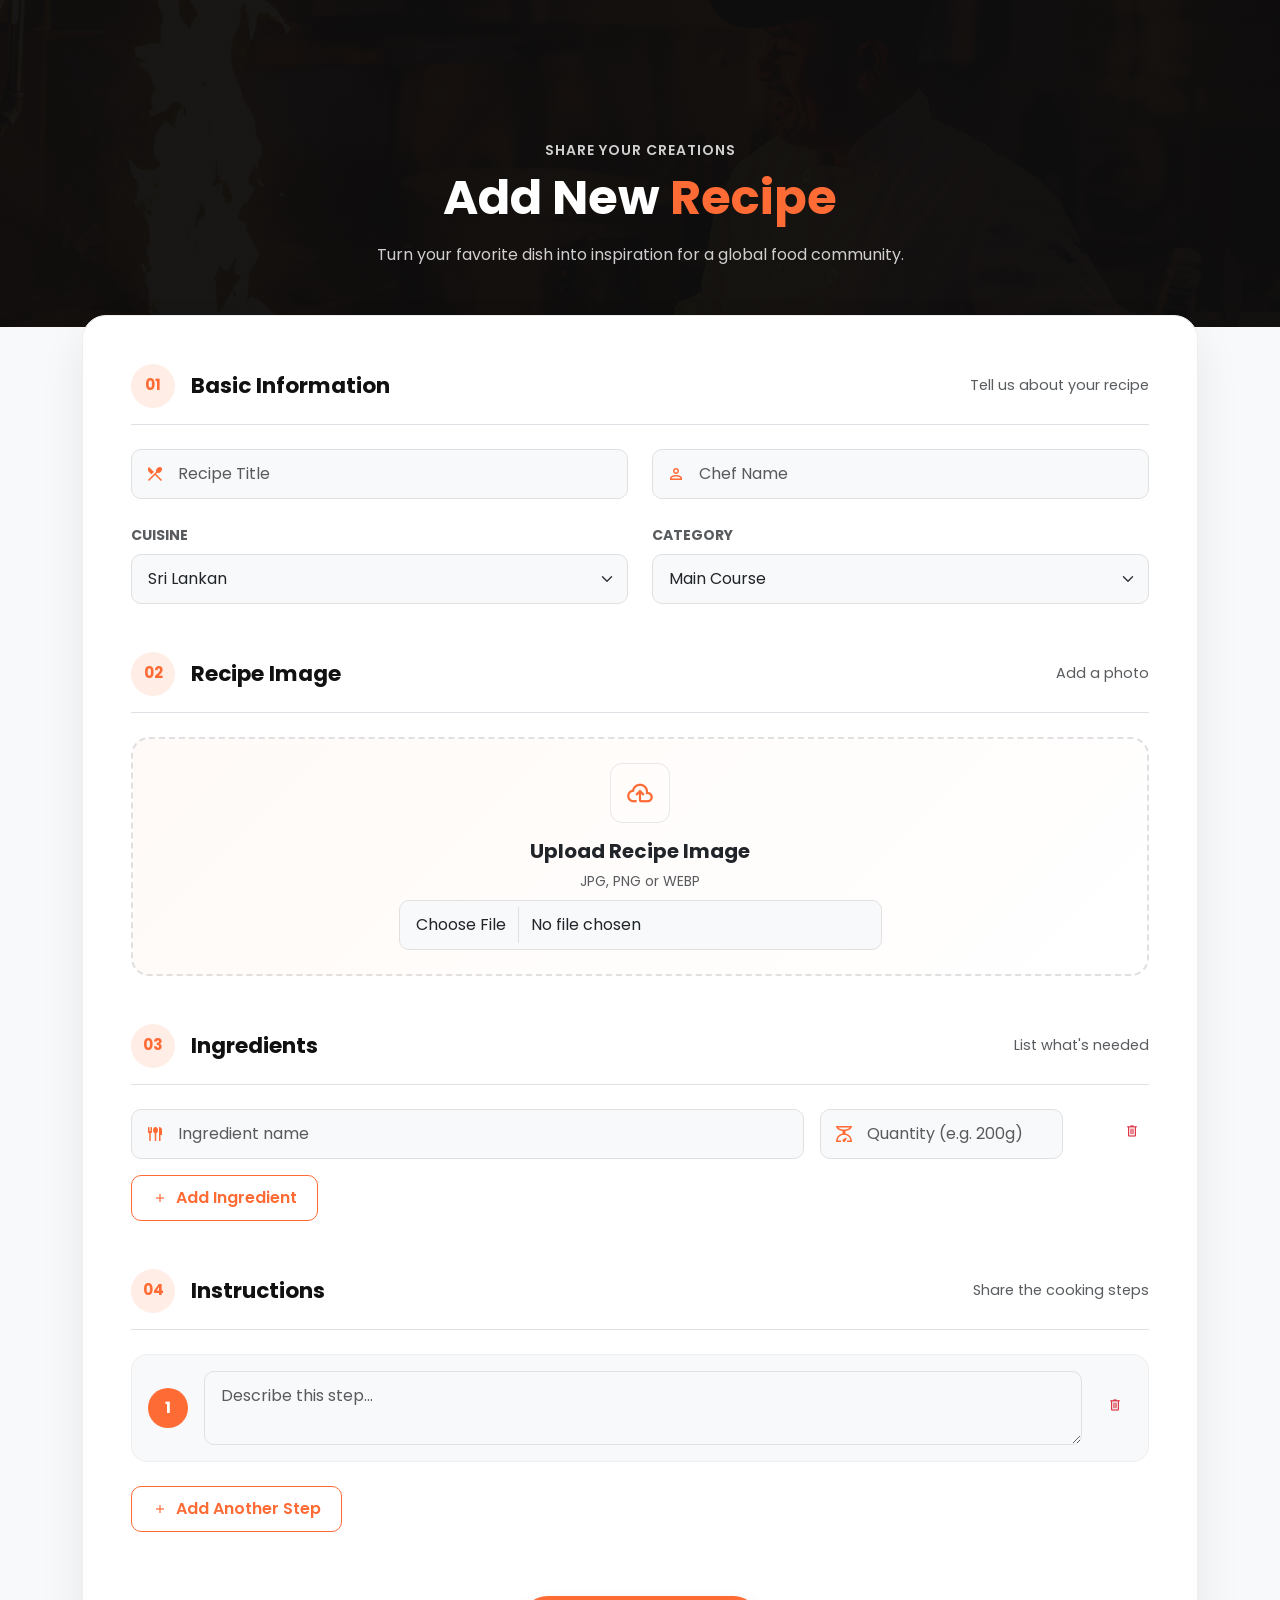
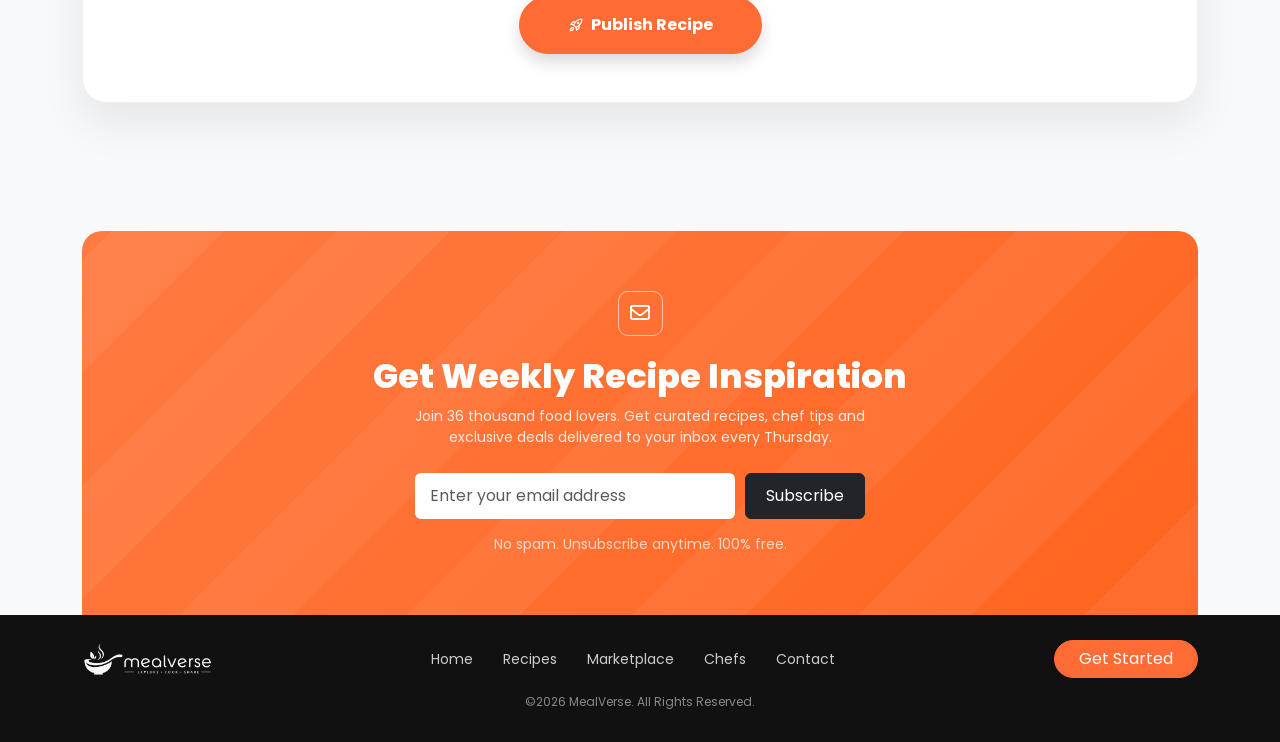
==== commit d16b262d: "Add PHP backend and user auth" ====
--- a/addrecipe.html
+++ b/addrecipe.html
@@ -1,209 +1,263 @@
 <!DOCTYPE html>
-
-<html>
-
-    <head>
-
-        <meta charset="utf-8">
-        <meta content="width=device-width, initial-scale=1.0" name="viewport">
-
-        <link href="https://fonts.googleapis.com/css2?family=Poppins:wght@400;500;600;700;800;900&display=swap" rel="stylesheet">
-        <link href="https://cdn.jsdelivr.net/npm/bootstrap@5.3.8/dist/css/bootstrap.min.css" rel="stylesheet" integrity="sha384-sRIl4kxILFvY47J16cr9ZwB07vP4J8+LH7qKQnuqkuIAvNWLzeN8tE5YBujZqJLB" crossorigin="anonymous">
-        <link rel="stylesheet" href="https://cdnjs.cloudflare.com/ajax/libs/font-awesome/6.4.0/css/all.min.css">
-        <link rel="stylesheet" href="https://fonts.googleapis.com/css2?family=Material+Symbols+Outlined:opsz,wght,FILL,GRAD@20..48,100..700,0..1,-50..200&display=swap">
-        <link rel="stylesheet" href="css/style.css">
-        <link rel="stylesheet" href="css/responsive.css">
-        
-        <title>MealVerse</title>
-
-    </head>
-
-    <body class="page-add-recipe">
-        <!--navigation bar-->
-        <div id="navbar-placeholder"></div>
-
-        <!-- Hero Section-->
-        <header class="contact-hero text-center text-white">
-            <div class="container">
-                <p class="section-label mb-2">Share Your Creations</p>
-                <h1 class="fw-bold mb-3">Add New <span class="text-primary">Recipe</span></h1>
-                <p class="mb-0">Turn your favorite dish into inspiration for a global food community.</p>
-            </div>
-        </header>
-
-            <!-- Main Form -->
-        <div class="container py-5 add-recipe-shell">
-            <div class="recipe-form-card p-4 p-md-5">
-                <form id="recipeForm">
-
-                    <section class="mb-5">
-                        <div class="section-header pb-3 border-bottom mb-4">
-                            <div class="d-flex align-items-center gap-3">
-                                <div class="section-number">01</div>
-                                <h2>Basic Information</h2>
-                            </div>
-                            <span class="text-muted small d-none d-sm-block">Tell us about your recipe</span>
-                        </div>
-
-                        <div class="row g-4">
-                            <div class="col-12">
-                                <div class="input-icon-group">
-                                    <span class="material-symbols-outlined input-icon">restaurant_menu</span>
-                                    <input class="form-control custom-input icon-padded" placeholder="Recipe Title" type="text"/>
-                                </div>
-                            </div>
-                            <div class="col-12 position-relative">
-                                <textarea class="form-control custom-input" placeholder="Short Description" rows="4"></textarea>
-                            </div>
-                            <div class="col-md-4">
-                                <label class="form-label fw-bold small text-muted text-uppercase mb-2">Cuisine</label>
-                                <select class="form-select custom-input">
-                                    <option selected>Select cuisine</option>
-                                    <option>Italian</option>
-                                    <option>Mexican</option>
-                                    <option>Asian</option>
-                                    <option>French</option>
-                                </select>
-                            </div>
-                            <div class="col-md-4">
-                                <label class="form-label fw-bold small text-muted text-uppercase mb-2">Category</label>
-                                <select class="form-select custom-input">
-                                    <option selected>Select category</option>
-                                    <option>Main Course</option>
-                                    <option>Dessert</option>
-                                    <option>Appetizer</option>
-                                    <option>Breakfast</option>
-                                </select>
-                            </div>
-                            <div class="col-md-4">
-                                <label class="form-label fw-bold small text-muted text-uppercase mb-2">Servings</label>
-                                <div class="input-icon-group">
-                                    <span class="material-symbols-outlined input-icon">groups</span>
-                                    <select class="form-select custom-input icon-padded">
-                                        <option selected>Servings</option>
-                                        <option>1-2 Persons</option>
-                                        <option>3-4 Persons</option>
-                                        <option>5+ Persons</option>
-                                    </select>
-                                </div>
-                            </div>
-                        </div>
-                    </section>
-
-
-                    <section class="mb-5">
-                        <div class="section-header pb-3 border-bottom mb-4">
-                            <div class="d-flex align-items-center gap-3">
-                                <div class="section-number">02</div>
-                                <h2>Recipe Image</h2>
-                            </div>
-                            <span class="text-muted small d-none d-sm-block">Add a mouthwatering photo</span>
-                        </div>
-                        <div class="upload-zone text-center p-5">
-                            <div class="stat-icon mx-auto mb-3" style="width: 60px; height: 60px; font-size: 28px;">
-                                <span class="material-symbols-outlined">cloud_upload</span>
-                            </div>
-                            <h5 class="fw-bold mb-2">Upload Recipe Image</h5>
-                            <p class="text-muted mb-1">Drag and drop an image here, or click to browse</p>
-                            <p class="text-muted mb-0 small opacity-75">JPG, PNG up to 5MB</p>
-                        </div>
-                    </section>
-
-
-                    <section class="mb-5">
-                        <div class="section-header pb-3 border-bottom mb-4">
-                            <div class="d-flex align-items-center gap-3">
-                                <div class="section-number">03</div>
-                                <h2>Ingredients</h2>
-                            </div>
-                            <span class="text-muted small d-none d-sm-block">List what's needed</span>
-                        </div>
-                        <div class="row g-3 mb-3 align-items-center">
+<html lang="en">
+<head>
+    <meta charset="utf-8">
+    <meta content="width=device-width, initial-scale=1.0" name="viewport">
+    <link href="https://fonts.googleapis.com/css2?family=Poppins:wght@400;500;600;700;800;900&display=swap" rel="stylesheet">
+    <link href="https://cdn.jsdelivr.net/npm/bootstrap@5.3.8/dist/css/bootstrap.min.css" rel="stylesheet">
+    <link rel="stylesheet" href="https://cdnjs.cloudflare.com/ajax/libs/font-awesome/6.4.0/css/all.min.css">
+    <link rel="stylesheet" href="https://fonts.googleapis.com/css2?family=Material+Symbols+Outlined:opsz,wght,FILL,GRAD@20..48,100..700,0..1,-50..200&display=swap">
+    <link rel="stylesheet" href="css/style.css">
+    <link rel="stylesheet" href="css/responsive.css">
+    <title>Add Recipe - MealVerse</title>
+</head>
+
+<body class="page-add-recipe">
+    <div id="navbar-placeholder"></div>
+
+    <!-- Hero Section -->
+    <header class="contact-hero text-center text-white">
+        <div class="container">
+            <p class="section-label mb-2">Share Your Creations</p>
+            <h1 class="fw-bold mb-3">Add New <span class="text-primary">Recipe</span></h1>
+            <p class="mb-0">Turn your favorite dish into inspiration for a global food community.</p>
+        </div>
+    </header>
+
+    <!-- Main Form -->
+    <div class="container py-5 add-recipe-shell">
+        <div class="recipe-form-card p-4 p-md-5">
+            <!-- Form with file upload support -->
+            <form id="recipeForm" action="add_recipe.php" method="POST" enctype="multipart/form-data">
+
+                <!-- 01 Basic Info -->
+                <section class="mb-5">
+                    <div class="section-header pb-3 border-bottom mb-4">
+                        <div class="d-flex align-items-center gap-3">
+                            <div class="section-number">01</div>
+                            <h2>Basic Information</h2>
+                        </div>
+                        <span class="text-muted small d-none d-sm-block">Tell us about your recipe</span>
+                    </div>
+
+                    <div class="row g-4">
+                        <div class="col-md-6">
+                            <div class="input-icon-group">
+                                <span class="material-symbols-outlined input-icon">restaurant_menu</span>
+                                <input class="form-control custom-input icon-padded" name="title" placeholder="Recipe Title" type="text" required/>
+                            </div>
+                        </div>
+
+                        <div class="col-md-6">
+                            <div class="input-icon-group">
+                                <span class="material-symbols-outlined input-icon">person</span>
+                                <input class="form-control custom-input icon-padded" name="chef" placeholder="Chef Name" type="text" required/>
+                            </div>
+                        </div>
+
+                        <div class="col-md-6">
+                            <label class="form-label fw-bold small text-muted text-uppercase mb-2">Cuisine</label>
+                            <select class="form-select custom-input" name="cuisine">
+                                <option value="Sri Lankan" selected>Sri Lankan</option>
+                                <option value="Italian">Italian</option>
+                                <option value="Mexican">Mexican</option>
+                                <option value="Asian">Asian</option>
+                                <option value="French">French</option>
+                            </select>
+                        </div>
+
+                        <div class="col-md-6">
+                            <label class="form-label fw-bold small text-muted text-uppercase mb-2">Category</label>
+                            <select class="form-select custom-input" name="category">
+                                <option value="Main Course" selected>Main Course</option>
+                                <option value="Dessert">Dessert</option>
+                                <option value="Appetizer">Appetizer</option>
+                                <option value="Breakfast">Breakfast</option>
+                                <option value="Soups">Soups</option>
+                                <option value="Salads">Salads</option>
+                                <option value="Beverages">Beverages</option>
+                            </select>
+                        </div>
+                    </div>
+                </section>
+
+                <!-- 02 Image Upload -->
+                <section class="mb-5">
+                    <div class="section-header pb-3 border-bottom mb-4">
+                        <div class="d-flex align-items-center gap-3">
+                            <div class="section-number">02</div>
+                            <h2>Recipe Image</h2>
+                        </div>
+                        <span class="text-muted small d-none d-sm-block">Add a photo</span>
+                    </div>
+                    <div class="upload-zone text-center p-4">
+                        <div class="stat-icon mx-auto mb-3" style="width: 60px; height: 60px; font-size: 28px;">
+                            <span class="material-symbols-outlined">cloud_upload</span>
+                        </div>
+                        <h5 class="fw-bold mb-2">Upload Recipe Image</h5>
+                        <p class="text-muted mb-2 small">JPG, PNG or WEBP</p>
+                        <input type="file" name="recipe_image" class="form-control custom-input w-50 mx-auto" accept="image/*" required>
+                    </div>
+                </section>
+
+                <!-- 03 Ingredients -->
+                <section class="mb-5">
+                    <div class="section-header pb-3 border-bottom mb-4">
+                        <div class="d-flex align-items-center gap-3">
+                            <div class="section-number">03</div>
+                            <h2>Ingredients</h2>
+                        </div>
+                        <span class="text-muted small d-none d-sm-block">List what's needed</span>
+                    </div>
+
+                    <div id="ingredientsContainer">
+                        <div class="row g-3 mb-3 align-items-center ingredient-row">
                             <div class="col-md-8">
                                 <div class="input-icon-group">
                                     <span class="material-symbols-outlined input-icon">flatware</span>
-                                    <input class="form-control custom-input icon-padded" placeholder="Ingredient name" type="text"/>
+                                    <input class="form-control custom-input icon-padded" name="ingredients[]" placeholder="Ingredient name" type="text" required/>
                                 </div>
                             </div>
                             <div class="col-md-3">
                                 <div class="input-icon-group">
                                     <span class="material-symbols-outlined input-icon">scale</span>
-                                    <input class="form-control custom-input icon-padded" placeholder="Quantity" type="text"/>
+                                    <input class="form-control custom-input icon-padded" name="quantities[]" placeholder="Quantity (e.g. 200g)" type="text"/>
                                 </div>
                             </div>
                             <div class="col-md-1 text-end">
-                                <button class="btn text-danger p-2" type="button">
+                                <button class="btn text-danger p-2 remove-row-btn" type="button">
                                     <span class="material-symbols-outlined">delete</span>
                                 </button>
                             </div>
                         </div>
-                        <button class="btn btn-outline-primary d-inline-flex align-items-center gap-2" type="button">
-                            <span class="material-symbols-outlined fs-6">add</span> Add Ingredient
-                        </button>
-                    </section>
-
-
-                    <section class="mb-5">
-                        <div class="section-header pb-3 border-bottom mb-4">
-                            <div class="d-flex align-items-center gap-3">
-                                <div class="section-number">04</div>
-                                <h2>Instructions</h2>
-                            </div>
-                            <span class="text-muted small d-none d-sm-block">Share the cooking steps</span>
-                        </div>
-                        <div class="instruction-step p-4 mb-3">
-                            <div class="row g-3">
+                    </div>
+
+                    <button id="addIngredientBtn" class="btn btn-outline-primary d-inline-flex align-items-center gap-2" type="button">
+                        <span class="material-symbols-outlined fs-6">add</span> Add Ingredient
+                    </button>
+                </section>
+
+                <!-- 04 Instructions -->
+                <section class="mb-5">
+                    <div class="section-header pb-3 border-bottom mb-4">
+                        <div class="d-flex align-items-center gap-3">
+                            <div class="section-number">04</div>
+                            <h2>Instructions</h2>
+                        </div>
+                        <span class="text-muted small d-none d-sm-block">Share the cooking steps</span>
+                    </div>
+
+                    <div id="stepsContainer">
+                        <div class="instruction-step p-3 mb-3 step-row">
+                            <div class="row g-3 align-items-center">
                                 <div class="col-auto">
-                                    <div class="step-badge">1</div>
+                                    <div class="step-badge step-num">1</div>
                                 </div>
                                 <div class="col">
-                                    <div class="position-relative">
-                                        <textarea class="form-control custom-input pe-5" placeholder="Describe this step..." rows="3"></textarea>
-                                        <button class="btn position-absolute bottom-0 end-0 mb-2 me-2 text-muted" type="button">
-                                            <span class="material-symbols-outlined">image</span>
-                                        </button>
-                                    </div>
+                                    <textarea class="form-control custom-input" name="steps[]" placeholder="Describe this step..." rows="2" required></textarea>
                                 </div>
                                 <div class="col-auto">
-                                    <button class="btn text-muted p-2" type="button">
+                                    <button class="btn text-danger p-2 remove-step-btn" type="button">
                                         <span class="material-symbols-outlined">delete</span>
                                     </button>
                                 </div>
                             </div>
                         </div>
-                        <button class="btn btn-outline-primary d-inline-flex align-items-center gap-2 mt-2" type="button">
-                            <span class="material-symbols-outlined fs-6">add</span> Add Another Step
+                    </div>
+
+                    <button id="addStepBtn" class="btn btn-outline-primary d-inline-flex align-items-center gap-2 mt-2" type="button">
+                        <span class="material-symbols-outlined fs-6">add</span> Add Another Step
+                    </button>
+                </section>
+
+                <!-- Action Button -->
+                <div class="text-center pt-3">
+                    <button class="btn btn-primary px-5 py-3 rounded-pill fw-bold shadow" type="submit">
+                        <span class="material-symbols-outlined align-middle me-1">rocket_launch</span> Publish Recipe
+                    </button>
+                </div>
+            </form>
+        </div>
+    </div>
+
+    <div id="footer-placeholder"></div>
+
+    <script src="https://cdn.jsdelivr.net/npm/bootstrap@5.3.8/dist/js/bootstrap.bundle.min.js"></script>
+    <script src="js/nav.js"></script>
+    <script src="js/footer.js"></script>
+
+    <!-- JavaScript for Add/Remove Rows -->
+    <script>
+        // Add new Ingredient Row
+        document.getElementById('addIngredientBtn').addEventListener('click', function() {
+            const container = document.getElementById('ingredientsContainer');
+            const newRow = document.createElement('div');
+            newRow.className = 'row g-3 mb-3 align-items-center ingredient-row';
+            newRow.innerHTML = `
+                <div class="col-md-8">
+                    <div class="input-icon-group">
+                        <span class="material-symbols-outlined input-icon">flatware</span>
+                        <input class="form-control custom-input icon-padded" name="ingredients[]" placeholder="Ingredient name" type="text" required/>
+                    </div>
+                </div>
+                <div class="col-md-3">
+                    <div class="input-icon-group">
+                        <span class="material-symbols-outlined input-icon">scale</span>
+                        <input class="form-control custom-input icon-padded" name="quantities[]" placeholder="Quantity" type="text"/>
+                    </div>
+                </div>
+                <div class="col-md-1 text-end">
+                    <button class="btn text-danger p-2 remove-row-btn" type="button">
+                        <span class="material-symbols-outlined">delete</span>
+                    </button>
+                </div>
+            `;
+            container.appendChild(newRow);
+        });
+
+        // Add new Step Row
+        document.getElementById('addStepBtn').addEventListener('click', function() {
+            const container = document.getElementById('stepsContainer');
+            const count = container.querySelectorAll('.step-row').length + 1;
+            const newStep = document.createElement('div');
+            newStep.className = 'instruction-step p-3 mb-3 step-row';
+            newStep.innerHTML = `
+                <div class="row g-3 align-items-center">
+                    <div class="col-auto">
+                        <div class="step-badge step-num">${count}</div>
+                    </div>
+                    <div class="col">
+                        <textarea class="form-control custom-input" name="steps[]" placeholder="Describe this step..." rows="2" required></textarea>
+                    </div>
+                    <div class="col-auto">
+                        <button class="btn text-danger p-2 remove-step-btn" type="button">
+                            <span class="material-symbols-outlined">delete</span>
                         </button>
-                    </section>
-
-
-                    <div class="row justify-content-center pt-4 g-3 add-recipe-actions">
-                        <div class="col-md-4 col-lg-3">
-                            <button class="btn btn-light w-100 py-3 fw-bold border d-flex align-items-center justify-content-center gap-2" style="border-radius: 10px;" type="button">
-                                <span class="material-symbols-outlined">save</span> Save Draft
-                            </button>
-                        </div>
-                        <div class="col-md-4 col-lg-3">
-                            <button class="btn btn-primary w-100 py-3 d-flex align-items-center justify-content-center gap-2" type="submit">
-                                <span class="material-symbols-outlined">rocket_launch</span> Publish Recipe
-                            </button>
-                        </div>
-                    </div>
-                </form>
-            </div>
-        </div>
-
-
-
-
-
-        <!-- Footer Section -->
-        <div id="footer-placeholder"></div>
-            
-        <!-- Bootstrap JS library-->
-        <script src="https://cdn.jsdelivr.net/npm/bootstrap@5.3.8/dist/js/bootstrap.bundle.min.js" integrity="sha384-FKyoEForCGlyvwx9Hj09JcYn3nv7wiPVlz7YYwJrWVcXK/BmnVDxM+D2scQbITxI" crossorigin="anonymous"></script>
-        <script src="js/nav.js"></script>
-        <script src="js/footer.js"></script>
-    </body>
-
+                    </div>
+                </div>
+            `;
+            container.appendChild(newStep);
+        });
+
+        // Remove row logic
+        document.addEventListener('click', function(e) {
+            if (e.target.closest('.remove-row-btn')) {
+                const rows = document.querySelectorAll('.ingredient-row');
+                if (rows.length > 1) {
+                    e.target.closest('.ingredient-row').remove();
+                }
+            }
+            if (e.target.closest('.remove-step-btn')) {
+                const steps = document.querySelectorAll('.step-row');
+                if (steps.length > 1) {
+                    e.target.closest('.step-row').remove();
+                    // Update step numbers
+                    document.querySelectorAll('.step-num').forEach((el, index) => {
+                        el.textContent = index + 1;
+                    });
+                }
+            }
+        });
+    </script>
+</body>
 </html>
--- a/css/style.css
+++ b/css/style.css
@@ -4,6 +4,8 @@
             --dark-bg: #1A1A1A;
             --darker-bg: #0F0F0F;
         }
+        
+
         
         /* navbar */
         .navbar{
@@ -87,8 +89,6 @@
 
 
 
-
-
     body {
       font-family: 'Poppins', sans-serif;
       background-color: #f8f9fa;
@@ -109,6 +109,8 @@
       background-color: #e55a2b;
       border-color: #e55a2b;
     }
+
+
 
     /* hero */
     .hero-bg {
@@ -170,6 +172,9 @@
       max-width: 500px;
     }
 
+
+
+
     /* Search */
     .search-wrapper {
       display: flex;
@@ -229,6 +234,8 @@
 
 
 
+
+
     /* Benefits */
 
     .hero-benefits span {
@@ -237,6 +244,8 @@
       gap: 8px;
       color: rgba(255, 255, 255, 0.8);
     }
+
+
 
 
     /* Cards */
@@ -295,6 +304,7 @@
 
 
 
+
     /* stats */
     .stats-section {
       display: flex;
@@ -366,6 +376,10 @@
       color:#777;
       font-weight:500;
     }
+
+
+
+
 
     /* featured */
     .featured-section{
@@ -454,6 +468,10 @@
       font-weight: 600;
       font-size: 12px;
     }
+
+
+
+
 
 
     /*recipe container special recipe bacgroudn colour*/
@@ -619,6 +637,10 @@
     }
 
 
+
+
+
+
 /* contact */
 .contact-hero {
   background: linear-gradient(rgba(15, 15, 15, 0.85), rgba(15, 15, 15, 0.85)), url('images/background.jpg');
@@ -805,6 +827,10 @@
   font-weight: 700;
 }
 
+
+
+
+
 /* chefs */
 .topchef-section {
     padding: 80px 0;
@@ -834,6 +860,12 @@
     color: #fff;
 }
 
+
+
+
+
+
+
 /*testimonial section*/
 
 .testimonial-section{
@@ -919,6 +951,9 @@
     gap:15px;
     margin-top:40px;
 }
+
+
+
 
 
 /* newsletter */
@@ -1006,6 +1041,10 @@
     opacity:.7;
 }
 
+
+
+
+
 /* footer */
 .footer{
     background:#111;
@@ -1047,6 +1086,8 @@
     color:#888;
     font-size:12px;
 }
+
+
 
 
 
@@ -1154,6 +1195,9 @@
     border-top-left-radius: 10px;
     border-bottom-left-radius: 10px;
 }
+
+
+
 
 /* Featured chefs */
 
@@ -1205,6 +1249,9 @@
     box-shadow: 0 15px 35px rgba(0, 0, 0, 0.1);
     border-color: rgba(255, 107, 53, 0.3);
 }
+
+
+
 
 /* Chef image */
 .chef-image {
@@ -1325,6 +1372,8 @@
 }
 
 
+
+
 /* add recipe section */
 
 .btn-outline-primary {
@@ -1344,3 +1393,70 @@
 }
 
 
+/*view recipe page*/
+
+.recipe-detail-hero {
+  min-height: 520px;
+  display: flex;
+  align-items: flex-end;
+  background-color: var(--dark-bg, #1a1a1a);
+  overflow: hidden;
+}
+
+.hero-bg-img {
+  position: absolute;
+  top: 0;
+  left: 0;
+  width: 100%;
+  height: 100%;
+  object-fit: cover;
+  z-index: 0;
+}
+
+.hero-overlay {
+  position: absolute;
+  inset: 0;
+  background: linear-gradient(180deg, rgba(0, 0, 0, 0.2) 0%, rgba(0, 0, 0, 0.85) 100%);
+  z-index: 1;
+}
+
+.border-white-20 {
+  border-color: rgba(255, 255, 255, 0.2) !important;
+}
+
+.chef-avatar-sm {
+  width: 48px;
+  height: 48px;
+  object-fit: cover;
+}
+
+.chef-avatar {
+  width: 56px;
+  height: 56px;
+  object-fit: cover;
+}
+
+.recipe-badge-pill {
+  border: 1px solid rgba(255, 107, 53, 0.3);
+  color: var(--bs-primary, #FF6B35);
+  background-color: rgba(255, 107, 53, 0.05);
+  border-radius: 50px;
+  padding: 6px 18px;
+  font-size: 13px;
+  font-weight: 600;
+}
+
+.bullet-dot {
+  width: 8px;
+  height: 8px;
+  background-color: var(--bs-primary, #FF6B35);
+  border-radius: 50%;
+  display: inline-block;
+  flex-shrink: 0;
+}
+
+/* CTA Sidebar Card */
+.recipe-cta-card {
+  background-color: #FFF8F5;
+  border: 1px solid rgba(255, 107, 53, 0.15);
+}
--- a/css/responsive.css
+++ b/css/responsive.css
@@ -165,6 +165,10 @@
 
 @media (max-width: 576px) {
 
+    body {
+        overflow-x: hidden;
+    }
+
     .hero-bg {
         min-height: auto;
         padding: 40px 15px 30px;
@@ -176,6 +180,24 @@
 
     .hero-subtitle {
         font-size: .9rem;
+    }
+
+    .hero-text {
+        min-width: 0;
+    }
+
+    .hero-benefits {
+        display: flex;
+        justify-content: center;
+    }
+
+    .hero-benefits span {
+        display: inline-flex;
+        flex-wrap: wrap;
+        justify-content: center;
+        gap: 6px 10px;
+        line-height: 1.6;
+        text-align: center;
     }
 
     .search-wrapper {
@@ -215,6 +237,17 @@
         max-width: 100%;
     }
 
+    .stats-section {
+        gap: 16px;
+        margin-top: 20px;
+        margin-bottom: 20px;
+    }
+
+    .stat-card {
+        width: 100%;
+        max-width: 320px;
+    }
+
 }
 
 
@@ -637,4 +670,222 @@
     height: 34px;
     font-size: 13px;
   }
+}
+
+
+
+
+/* View Recipe Page */
+
+@media (max-width: 991.98px) {
+  .recipe-detail-hero {
+    min-height: 450px;
+  }
+
+  .recipe-detail-hero h1 {
+    font-size: 2.25rem;
+  }
+}
+
+
+@media (max-width: 767.98px) {
+  .recipe-detail-hero {
+    min-height: 400px;
+  }
+
+  .recipe-detail-hero h1 {
+    font-size: 1.85rem;
+  }
+
+  .border-start.ps-4 {
+    border-left: none !important;
+    padding-left: 0 !important;
+  }
+
+  .bullet-dot + span {
+    font-size: 0.95rem;
+  }
+}
+
+@media (max-width: 575.98px) {
+  .recipe-detail-hero {
+    min-height: 360px;
+  }
+
+  .recipe-detail-hero h1 {
+    font-size: 1.5rem;
+  }
+
+  .recipe-badge-pill {
+    padding: 4px 12px;
+    font-size: 12px;
+  }
+}
+
+/* Contact page */
+@media (max-width: 991px) {
+  .contact-section .row > div {
+    width: 100%;
+  }
+
+  .contact-info-wrapper,
+  .contact-form-card {
+    padding: 1.25rem !important;
+  }
+
+  .contact-form-card .btn {
+    width: 100%;
+  }
+}
+
+@media (max-width: 576px) {
+  .contact-hero {
+    padding: 110px 15px 50px;
+  }
+
+  .contact-hero h1 {
+    font-size: 2rem;
+  }
+
+  .contact-hero p.lead {
+    font-size: 1rem;
+  }
+
+  .contact-info-wrapper,
+  .contact-form-card {
+    padding: 1rem !important;
+  }
+
+  .info-item {
+    align-items: flex-start;
+  }
+
+  .social-links a {
+    margin-bottom: 0.35rem;
+  }
+}
+
+/* Add recipe page */
+@media (max-width: 768px) {
+  .page-add-recipe .contact-hero {
+    padding: 110px 15px 56px;
+  }
+
+  .page-add-recipe .recipe-form-card {
+    padding: 1.25rem !important;
+  }
+
+  .page-add-recipe .section-header {
+    flex-direction: column;
+    align-items: flex-start;
+    gap: 10px;
+  }
+
+  .page-add-recipe .upload-zone {
+    padding: 1.5rem 1rem !important;
+  }
+
+  .page-add-recipe .instruction-step {
+    padding: 1rem;
+  }
+
+  .page-add-recipe .add-recipe-actions .btn {
+    width: 100%;
+  }
+}
+
+@media (max-width: 576px) {
+  .page-add-recipe .section-number {
+    width: 36px;
+    height: 36px;
+    font-size: 13px;
+  }
+
+  .page-add-recipe .input-icon-group .input-icon {
+    font-size: 18px;
+    left: 12px;
+  }
+
+  .page-add-recipe .input-icon-group .icon-padded {
+    padding-left: 42px;
+  }
+
+  .page-add-recipe .step-badge {
+    width: 34px;
+    height: 34px;
+    font-size: 13px;
+  }
+}
+
+/* View recipe page */
+@media (max-width: 991px) {
+  .recipe-detail-hero .container {
+    padding-top: 5rem !important;
+    padding-bottom: 3rem !important;
+  }
+
+  .recipe-detail-hero .d-flex.align-items-center.gap-3.mb-4 {
+    flex-wrap: wrap;
+  }
+
+  .recipe-detail-hero .d-flex.flex-wrap.align-items-center.justify-content-between.gap-3.pt-3 {
+    flex-direction: column;
+    align-items: flex-start;
+  }
+
+  .recipe-detail-hero .btn-outline-light {
+    width: 100%;
+    justify-content: center;
+  }
+}
+
+@media (max-width: 767px) {
+  .recipe-detail-hero {
+    min-height: 420px;
+  }
+
+  .recipe-detail-hero h1 {
+    font-size: 1.8rem;
+  }
+
+  .recipe-detail-hero .chef-avatar-sm {
+    width: 48px;
+    height: 48px;
+  }
+
+  .recipe-detail-hero .d-flex.align-items-center.gap-4.flex-wrap {
+    gap: 0.75rem 1rem;
+  }
+
+  .recipe-detail-hero .border-start.border-white-20.ps-4 {
+    border-left: none !important;
+    padding-left: 0 !important;
+  }
+
+  .recipe-detail-hero .section-label {
+    font-size: 0.8rem;
+  }
+
+  .recipe-card.p-4 {
+    padding: 1rem !important;
+  }
+}
+
+@media (max-width: 575px) {
+  .recipe-detail-hero {
+    min-height: 380px;
+  }
+
+  .recipe-detail-hero .container {
+    padding-top: 4rem !important;
+    padding-bottom: 2rem !important;
+  }
+
+  .recipe-detail-hero h1 {
+    font-size: 1.45rem;
+  }
+
+  .recipe-detail-hero .d-flex.align-items-center.gap-4.flex-wrap > span {
+    width: 100%;
+  }
 }
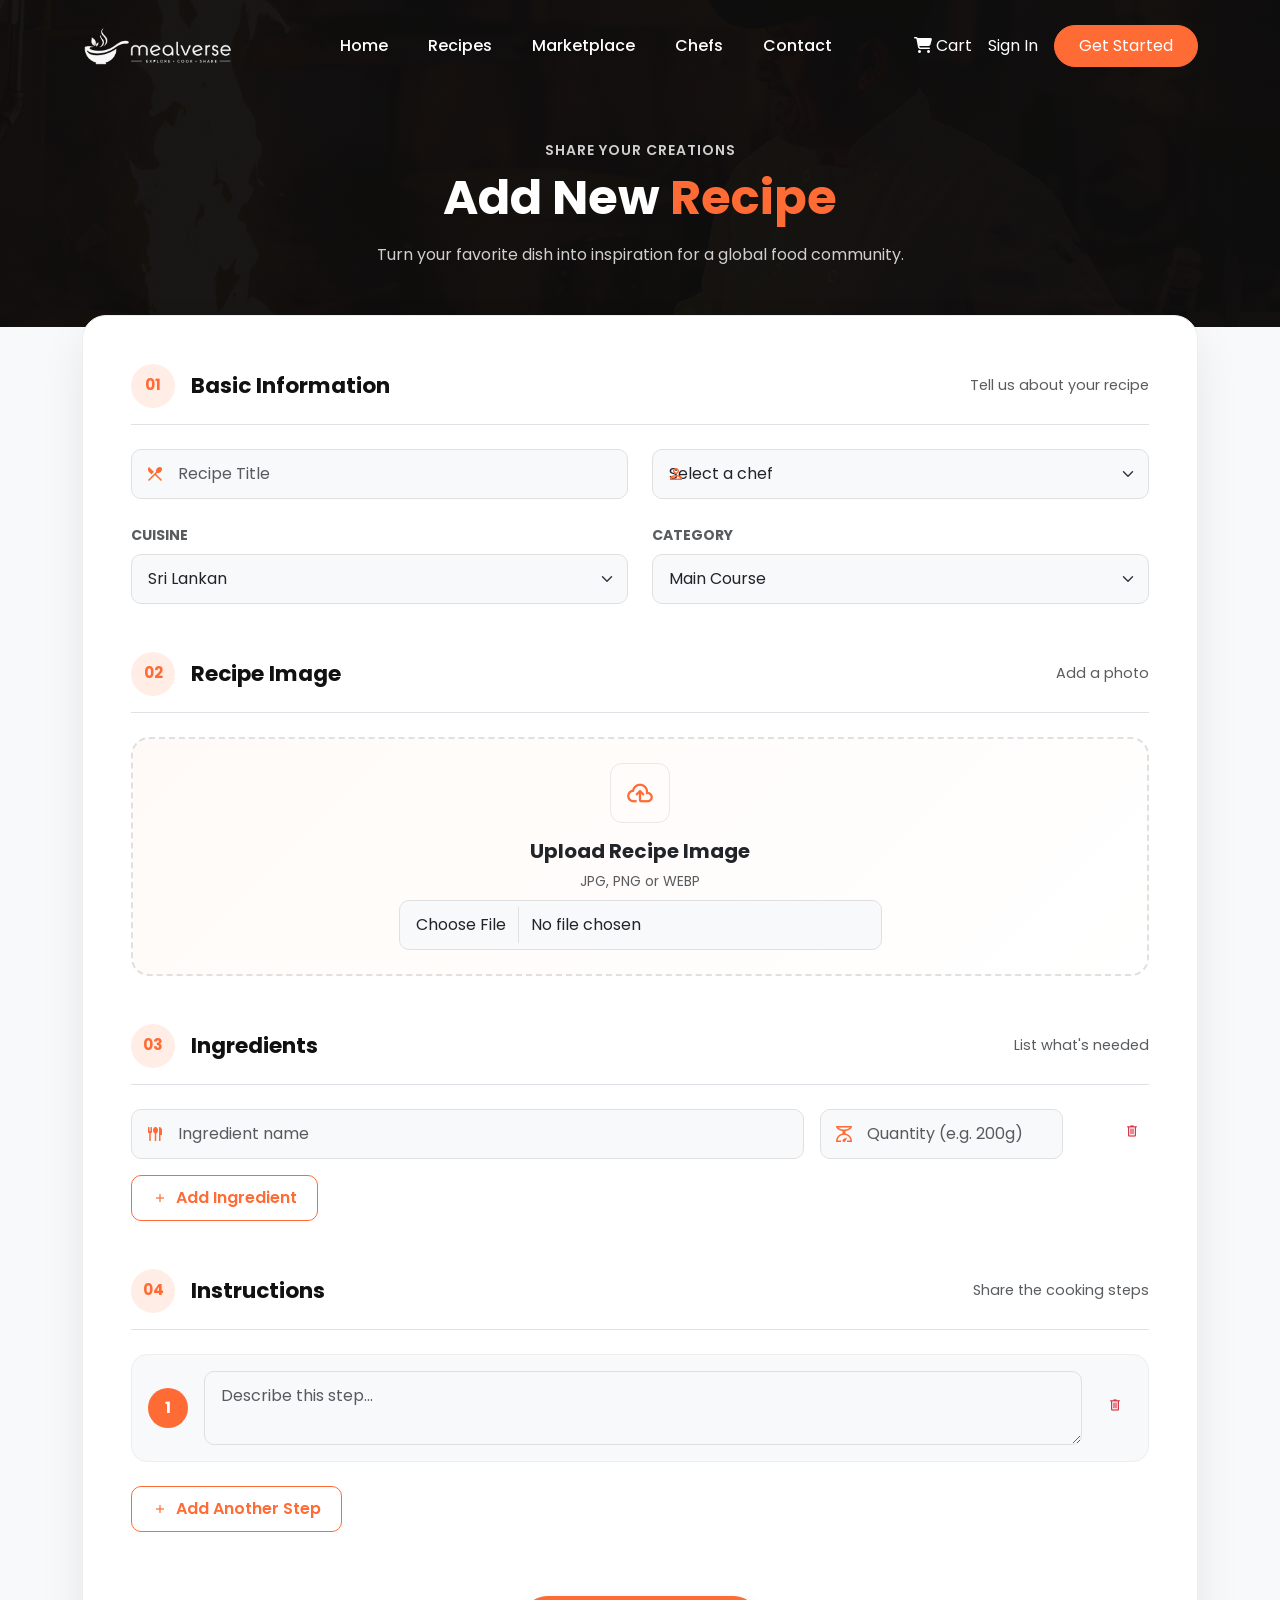
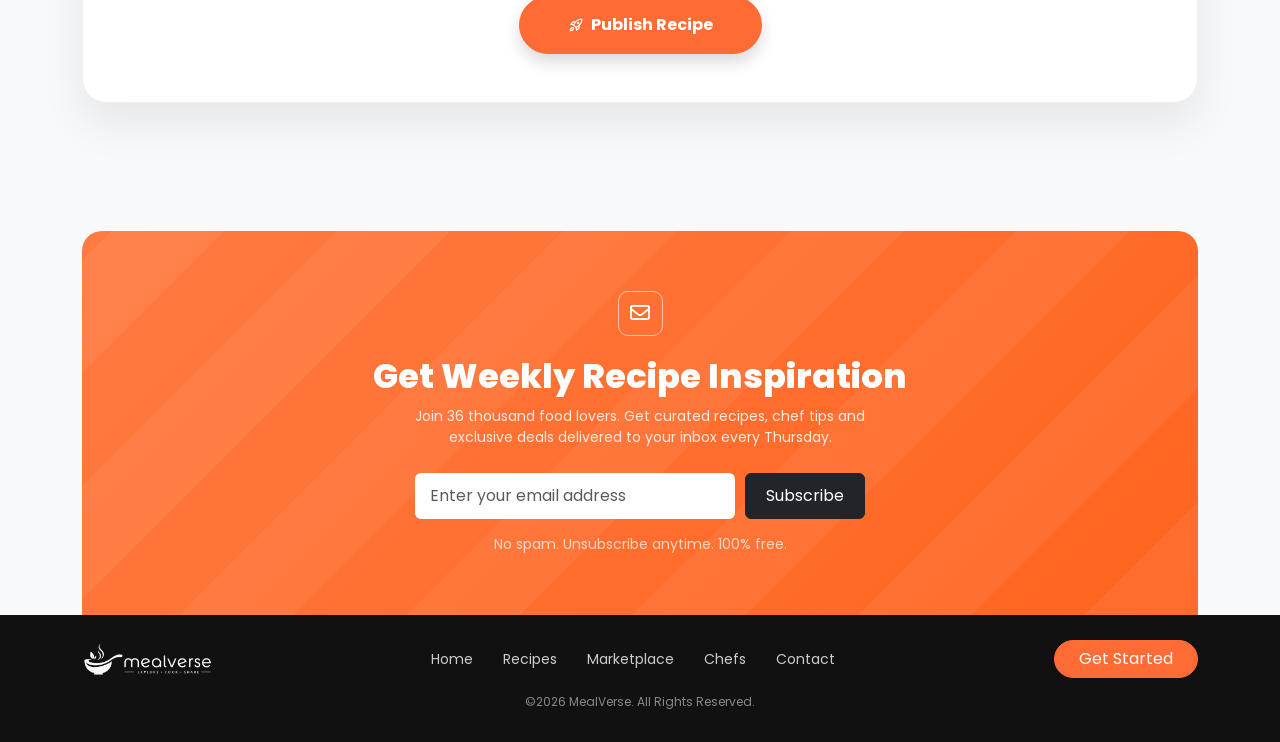
==== commit 44fdf61e: "Backend Complete" ====
--- a/addrecipe.html
+++ b/addrecipe.html
@@ -51,7 +51,15 @@
                         <div class="col-md-6">
                             <div class="input-icon-group">
                                 <span class="material-symbols-outlined input-icon">person</span>
-                                <input class="form-control custom-input icon-padded" name="chef" placeholder="Chef Name" type="text" required/>
+                                <select class="form-select custom-input" name="chef" required>
+                                    <option value="" selected disabled>Select a chef</option>
+                                    <option value="Tharusha Lakshitha">Tharusha Lakshitha</option>
+                                    <option value="Thimira Nimsara">Thimira Nimsara</option>
+                                    <option value="Bhashitha Dharmarathna">Bhashitha Dharmarathna</option>
+                                    <option value="Pavithra Wijesooriya">Pavithra Wijesooriya</option>
+                                    <option value="Chamidu Sandamal">Chamidu Sandamal</option>
+                                    <option value="Isuru Kumara">Isuru Kumara</option>
+                                </select>
                             </div>
                         </div>
 
